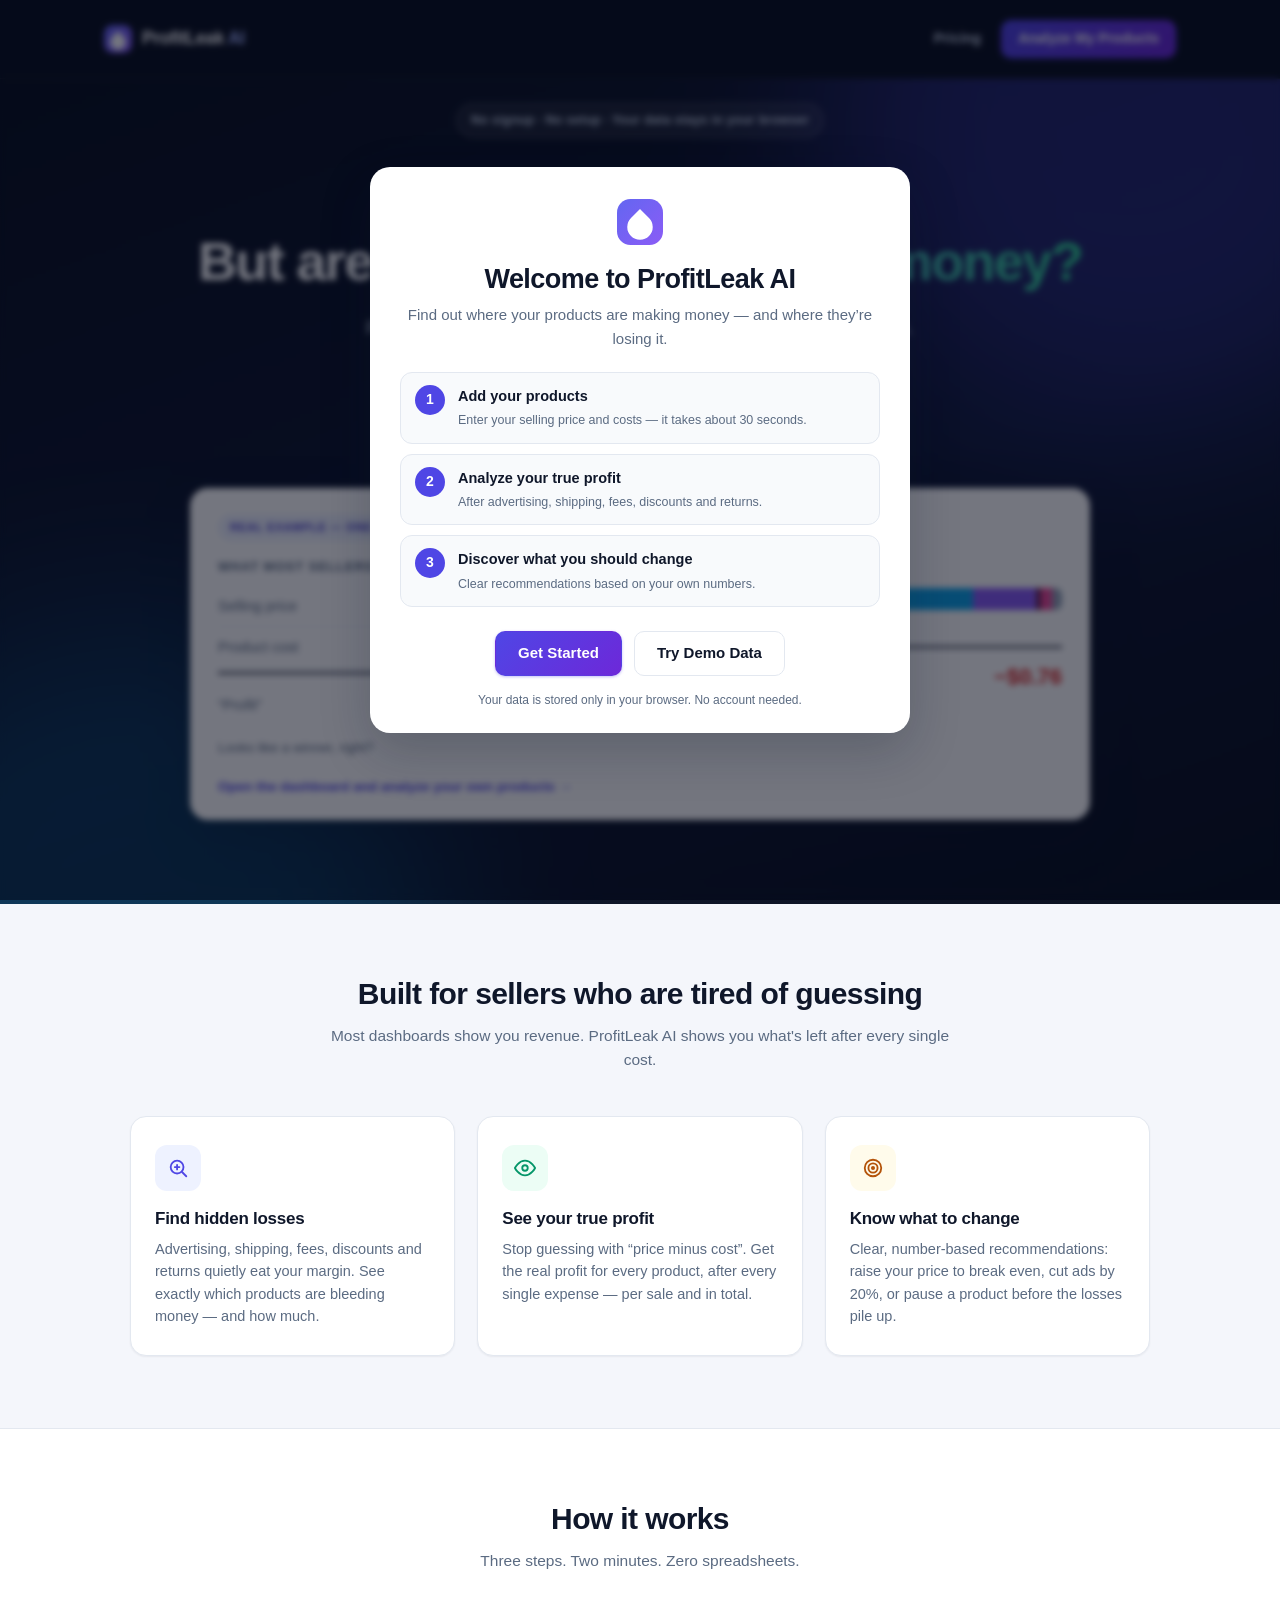
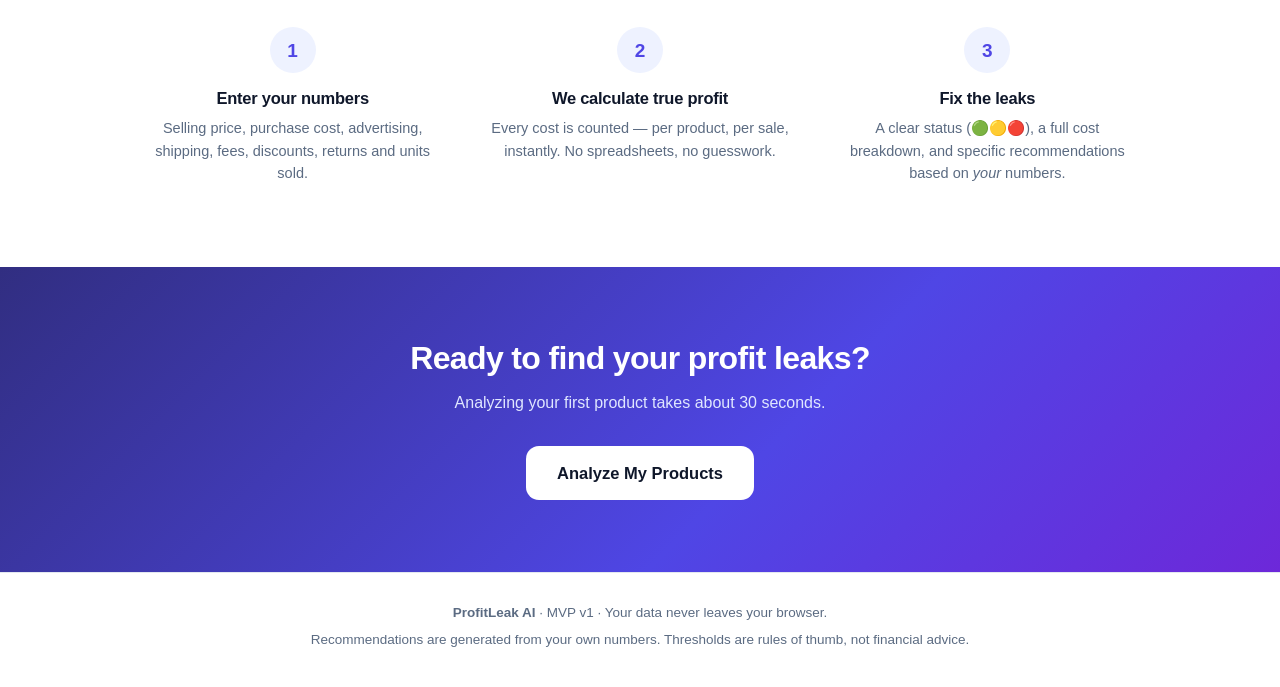
==== index.html @ d5a1dfe2 "v1.9.0 — one-session free trial + license paywall (sync from main repo)" ====
<!DOCTYPE html>
<html lang="en">
<head>
<meta charset="UTF-8">
<meta name="viewport" content="width=device-width, initial-scale=1">
<title>ProfitLeak AI — See Your True Product Profit</title>
<meta name="description" content="ProfitLeak AI reveals the hidden costs eating your product profits: advertising, shipping, fees, discounts and returns. See your TRUE profit on every product.">
<link rel="icon" href="data:image/svg+xml,%3Csvg xmlns='http://www.w3.org/2000/svg' viewBox='0 0 24 24'%3E%3Crect width='24' height='24' rx='6' fill='%234f46e5'/%3E%3Cpath d='M12 5l4.9 4.9a6.9 6.9 0 1 1-9.8 0z' fill='%23fff'/%3E%3C/svg%3E">
<link rel="canonical" href="https://profitleak-ai.github.io/">
<meta property="og:type" content="website">
<meta property="og:site_name" content="ProfitLeak AI">
<meta property="og:title" content="ProfitLeak AI — True Profit Calculator for E-commerce Sellers">
<meta property="og:description" content="See your TRUE profit per product. All 6 costs tracked: COGS, ads, shipping, fees, discounts, returns. Instant diagnosis, PDF reports, zero signup.">
<meta property="og:url" content="https://profitleak-ai.github.io/">
<meta property="og:image" content="https://profitleak-ai.github.io/og-cover.png">
<meta name="twitter:card" content="summary_large_image">
<meta name="twitter:title" content="ProfitLeak AI — True Profit Calculator for E-commerce Sellers">
<meta name="twitter:description" content="See your TRUE profit per product. All 6 costs tracked. Instant diagnosis, zero signup.">
<meta name="twitter:image" content="https://profitleak-ai.github.io/og-cover.png">
<script type="application/ld+json">
{
  "@context": "https://schema.org",
  "@type": "WebApplication",
  "name": "ProfitLeak AI",
  "url": "https://profitleak-ai.github.io/",
  "applicationCategory": "BusinessApplication",
  "operatingSystem": "Any (web browser)",
  "description": "True profit calculator for e-commerce sellers. Tracks all 6 costs — product cost, ad spend, shipping, platform fees, discounts and returns — and diagnoses exactly which one is eating your margin.",
  "offers": {
    "@type": "Offer",
    "price": "0",
    "priceCurrency": "USD",
    "description": "Free to try \u2014 one full session with complete diagnosis. Pro: $19 one-time, lifetime license."
  }
}
</script>
<link rel="stylesheet" href="css/styles.css">
</head>
<body>

<!-- Shared SVG gradient definitions for the logo -->
<svg width="0" height="0" style="position:absolute" aria-hidden="true">
  <defs>
    <linearGradient id="plg" x1="0" y1="0" x2="24" y2="24" gradientUnits="userSpaceOnUse">
      <stop offset="0" stop-color="#6366f1"/>
      <stop offset="1" stop-color="#8b5cf6"/>
    </linearGradient>
  </defs>
</svg>

<!-- ================================================================
     LANDING PAGE
================================================================= -->
<div id="view-landing">

  <nav class="landing-nav">
    <div class="landing-nav-inner">
      <a class="brand" href="#/" aria-label="ProfitLeak AI — home">
        <svg class="brand-mark" viewBox="0 0 24 24" width="28" height="28" aria-hidden="true"><rect width="24" height="24" rx="7" fill="url(#plg)"/><path d="M12 5.2l4.7 4.7a6.65 6.65 0 1 1-9.4 0z" fill="#fff"/></svg>
        <span class="brand-name">ProfitLeak&nbsp;<span class="brand-ai">AI</span></span>
      </a>
      <div class="landing-nav-right">
        <a class="landing-nav-link" href="#/pricing">Pricing</a>
        <a class="btn btn-primary" href="#/dashboard">Analyze My Products</a>
      </div>
    </div>
  </nav>

  <header class="hero">
    <div class="hero-glow hero-glow-a" aria-hidden="true"></div>
    <div class="hero-glow hero-glow-b" aria-hidden="true"></div>
    <div class="hero-inner">
      <span class="hero-eyebrow">No signup · No setup · Your data stays in your browser</span>
      <h1>You're making sales.<br>But are you <span class="accent">actually making money?</span></h1>
      <p class="hero-sub">ProfitLeak AI reveals the hidden costs eating your product profits.</p>
      <div class="hero-cta">
        <a class="btn btn-primary btn-xl" href="#/dashboard">
          Analyze My Products
          <svg viewBox="0 0 24 24" width="18" height="18" fill="none" stroke="currentColor" stroke-width="2.4" stroke-linecap="round" stroke-linejoin="round" aria-hidden="true"><path d="M5 12h14M13 6l6 6-6 6"/></svg>
        </a>
      </div>

      <!-- Real example, computed live by the app's own engine -->
      <div class="hero-example" id="hero-example"></div>
    </div>
  </header>

  <section class="benefits">
    <div class="section-head">
      <h2>Built for sellers who are tired of guessing</h2>
      <p>Most dashboards show you revenue. ProfitLeak AI shows you what's left after every single cost.</p>
    </div>
    <div class="benefits-grid">

      <div class="benefit-card">
        <div class="benefit-icon benefit-icon-indigo">
          <svg viewBox="0 0 24 24" width="22" height="22" fill="none" stroke="currentColor" stroke-width="2" stroke-linecap="round" stroke-linejoin="round" aria-hidden="true"><circle cx="11" cy="11" r="7"/><path d="M21 21l-4.35-4.35"/><path d="M8.5 11h5M11 8.5v5"/></svg>
        </div>
        <h3>Find hidden losses</h3>
        <p>Advertising, shipping, fees, discounts and returns quietly eat your margin. See exactly which products are bleeding money — and how much.</p>
      </div>

      <div class="benefit-card">
        <div class="benefit-icon benefit-icon-emerald">
          <svg viewBox="0 0 24 24" width="22" height="22" fill="none" stroke="currentColor" stroke-width="2" stroke-linecap="round" stroke-linejoin="round" aria-hidden="true"><path d="M1 12s4-8 11-8 11 8 11 8-4 8-11 8-11-8-11-8z"/><circle cx="12" cy="12" r="3"/></svg>
        </div>
        <h3>See your true profit</h3>
        <p>Stop guessing with “price minus cost”. Get the real profit for every product, after every single expense — per sale and in total.</p>
      </div>

      <div class="benefit-card">
        <div class="benefit-icon benefit-icon-amber">
          <svg viewBox="0 0 24 24" width="22" height="22" fill="none" stroke="currentColor" stroke-width="2" stroke-linecap="round" stroke-linejoin="round" aria-hidden="true"><circle cx="12" cy="12" r="9"/><circle cx="12" cy="12" r="5"/><circle cx="12" cy="12" r="1.2" fill="currentColor"/></svg>
        </div>
        <h3>Know what to change</h3>
        <p>Clear, number-based recommendations: raise your price to break even, cut ads by 20%, or pause a product before the losses pile up.</p>
      </div>

    </div>
  </section>

  <section class="how">
    <div class="section-head">
      <h2>How it works</h2>
      <p>Three steps. Two minutes. Zero spreadsheets.</p>
    </div>
    <div class="how-grid">
      <div class="step">
        <div class="step-num">1</div>
        <h3>Enter your numbers</h3>
        <p>Selling price, purchase cost, advertising, shipping, fees, discounts, returns and units sold.</p>
      </div>
      <div class="step">
        <div class="step-num">2</div>
        <h3>We calculate true profit</h3>
        <p>Every cost is counted — per product, per sale, instantly. No spreadsheets, no guesswork.</p>
      </div>
      <div class="step">
        <div class="step-num">3</div>
        <h3>Fix the leaks</h3>
        <p>A clear status (🟢🟡🔴), a full cost breakdown, and specific recommendations based on <em>your</em> numbers.</p>
      </div>
    </div>
  </section>

  <section class="cta-band">
    <h2>Ready to find your profit leaks?</h2>
    <p>Analyzing your first product takes about 30 seconds.</p>
    <a class="btn btn-light btn-xl" href="#/dashboard">Analyze My Products</a>
  </section>

  <footer class="site-footer">
    <p><strong>ProfitLeak AI</strong> · MVP v1 · Your data never leaves your browser.</p>
    <p class="muted">Recommendations are generated from your own numbers. Thresholds are rules of thumb, not financial advice.</p>
  </footer>
</div>

<!-- ================================================================
     APP SHELL (dashboard · add/edit product · product analysis)
================================================================= -->
<div id="view-app" hidden>

  <header class="topbar">
    <div class="topbar-inner">
      <a class="brand" href="#/" aria-label="ProfitLeak AI — home">
        <svg class="brand-mark" viewBox="0 0 24 24" width="26" height="26" aria-hidden="true"><rect width="24" height="24" rx="7" fill="url(#plg)"/><path d="M12 5.2l4.7 4.7a6.65 6.65 0 1 1-9.4 0z" fill="#fff"/></svg>
        <span class="brand-name">ProfitLeak&nbsp;<span class="brand-ai">AI</span></span>
      </a>
      <nav class="topbar-nav" aria-label="Main">
        <a class="nav-link" href="#/dashboard" data-nav="dashboard">Dashboard</a>
        <a class="nav-link" href="#/pricing" data-nav="pricing">Pricing</a>
        <a class="btn btn-primary btn-sm" href="#/add">
          <svg viewBox="0 0 24 24" width="14" height="14" fill="none" stroke="currentColor" stroke-width="3" stroke-linecap="round" aria-hidden="true"><path d="M12 5v14M5 12h14"/></svg>
          Add Product
        </a>
        <span id="plan-nav"></span>
      </nav>
    </div>
  </header>

  <div class="storage-banner" id="storage-banner" hidden>
    ℹ️ <strong>Preview mode:</strong> changes won't be saved in this embedded preview. Open the <em>live preview</em> link or download the app file — then everything saves automatically in your browser.
  </div>

  <main class="app-main">

    <!-- ============ DASHBOARD ============ -->
    <section id="page-dashboard" class="page" hidden>
      <div class="page-head">
        <div>
          <h1>Dashboard</h1>
          <p class="page-sub">Your true profitability — after advertising, shipping, fees, discounts and returns.</p>
        </div>
        <div class="page-actions">
          <a class="btn btn-ghost" href="#/report">
            <svg viewBox="0 0 24 24" width="15" height="15" fill="none" stroke="currentColor" stroke-width="2" stroke-linecap="round" stroke-linejoin="round" aria-hidden="true"><path d="M14 2H6a2 2 0 0 0-2 2v16a2 2 0 0 0 2 2h12a2 2 0 0 0 2-2V8z"/><path d="M14 2v6h6"/><path d="M9 15l2 2 4-4"/></svg>
            Generate Report
          </a>
          <a class="btn btn-primary" href="#/add">
            <svg viewBox="0 0 24 24" width="15" height="15" fill="none" stroke="currentColor" stroke-width="3" stroke-linecap="round" aria-hidden="true"><path d="M12 5v14M5 12h14"/></svg>
            Add Product
          </a>
        </div>
      </div>

      <div id="plan-banner"></div>
      <div class="kpi-grid" id="kpi-grid"></div>
      <div class="alerts" id="alerts"></div>

      <div class="charts-grid">
        <div class="card chart-card">
          <h2 class="card-title">True profit by product</h2>
          <p class="card-sub">Green bars make money · red bars lose it. Click a bar for the full analysis.</p>
          <div id="chart-profit"></div>
        </div>
        <div class="card chart-card">
          <h2 class="card-title">Where your money goes</h2>
          <p class="card-sub">All costs across your products, combined.</p>
          <div id="chart-costs"></div>
        </div>
      </div>

      <div class="card table-card">
        <div class="table-head">
          <div>
            <h2 class="card-title">Your products</h2>
            <p class="card-sub">Click a column to sort · click a row for the full analysis.</p>
          </div>
          <div class="table-tools">
            <button class="btn btn-ghost btn-sm" type="button" data-action="export-csv">Export CSV</button>
            <button class="btn btn-ghost btn-sm" type="button" data-action="import-csv">Import CSV</button>
            <button class="btn btn-ghost btn-sm" type="button" data-action="csv-template" title="Download an example CSV with the correct column names">CSV template</button>
            <button class="btn btn-ghost btn-sm" type="button" data-action="load-samples">Try Demo Data</button>
            <button class="btn btn-ghost btn-sm" type="button" data-action="clear-demo" id="btn-clear-demo" hidden>Clear Demo Data</button>
            <button class="btn btn-ghost btn-sm danger-text" type="button" data-action="clear-all">Clear all</button>
            <input type="file" id="csv-file" accept=".csv,text/csv" hidden>
          </div>
        </div>
        <div class="table-filters" id="table-filters"></div>
        <div class="table-responsive" id="table-wrap"></div>
      </div>
    </section>

    <!-- ============ ADD / EDIT PRODUCT ============ -->
    <section id="page-form" class="page" hidden>
      <div class="page-head">
        <div>
          <h1 id="form-title">Add product</h1>
          <p class="page-sub" id="form-subtitle">Enter your product's numbers. Fields marked “per sale” are the cost for one single order.</p>
        </div>
        <div class="page-actions">
          <a class="btn btn-ghost" href="#/dashboard">← Back to dashboard</a>
        </div>
      </div>

      <div id="form-upsell" class="card upsell-card" hidden></div>

      <div class="form-layout">
        <form id="product-form" class="card form-card" novalidate autocomplete="off">
          <div class="form-grid">

            <div class="field field-full" data-field="name">
              <label for="f-name">Product name <span class="req" aria-hidden="true">*</span></label>
              <input id="f-name" name="name" type="text" maxlength="60" placeholder="e.g. Wireless Earbuds Pro">
              <p class="field-hint">A clear name so you recognize it later.</p>
              <p class="field-error" data-error="name" role="alert"></p>
            </div>

            <div class="field" data-field="sellingPrice">
              <label for="f-price">Selling price <span class="per">$ / unit</span></label>
              <input id="f-price" name="sellingPrice" type="number" min="0.01" step="any" inputmode="decimal" placeholder="49.99">
              <p class="field-hint">What the customer pays for one unit, before discounts.</p>
              <p class="field-error" data-error="sellingPrice" role="alert"></p>
            </div>

            <div class="field" data-field="unitsSold">
              <label for="f-units">Units sold <span class="per">count</span></label>
              <input id="f-units" name="unitsSold" type="number" min="1" step="1" inputmode="numeric" placeholder="100">
              <p class="field-hint">How many you sold in your chosen period (e.g. last 30 days).</p>
              <p class="field-error" data-error="unitsSold" role="alert"></p>
            </div>

            <div class="field" data-field="purchaseCost">
              <label for="f-purchase">Purchase cost <span class="per">$ / unit</span></label>
              <input id="f-purchase" name="purchaseCost" type="number" min="0" step="any" inputmode="decimal" placeholder="0.00">
              <p class="field-hint">What you pay your supplier for one unit.</p>
              <p class="field-error" data-error="purchaseCost" role="alert"></p>
            </div>

            <div class="field" data-field="adCostPerSale">
              <label for="f-ad">Advertising cost <span class="per">$ / sale</span></label>
              <input id="f-ad" name="adCostPerSale" type="number" min="0" step="any" inputmode="decimal" placeholder="0.00">
              <p class="field-hint">Total ad spend ÷ number of sales. Enter 0 if none.</p>
              <p class="field-error" data-error="adCostPerSale" role="alert"></p>
            </div>

            <div class="field" data-field="shippingCost">
              <label for="f-ship">Shipping cost <span class="per">$ / sale</span></label>
              <input id="f-ship" name="shippingCost" type="number" min="0" step="any" inputmode="decimal" placeholder="0.00">
              <p class="field-hint">What one order costs <em>you</em> to ship (not the customer).</p>
              <p class="field-error" data-error="shippingCost" role="alert"></p>
            </div>

            <div class="field" data-field="platformFees">
              <label for="f-fees">Platform / payment fees <span class="per">$ / sale</span></label>
              <input id="f-fees" name="platformFees" type="number" min="0" step="any" inputmode="decimal" placeholder="0.00">
              <p class="field-hint">Marketplace or payment-processor fee per order.</p>
              <p class="field-error" data-error="platformFees" role="alert"></p>
            </div>

            <div class="field" data-field="discountPerSale">
              <label for="f-discount">Discount <span class="per">$ / sale</span></label>
              <input id="f-discount" name="discountPerSale" type="number" min="0" step="any" inputmode="decimal" placeholder="0.00">
              <p class="field-hint">Average discount given per order (coupons, sales). Enter 0 if none.</p>
              <p class="field-error" data-error="discountPerSale" role="alert"></p>
            </div>

            <div class="field" data-field="returnCostPerSale">
              <label for="f-returns">Return / refund cost <span class="per">$ / sale</span></label>
              <input id="f-returns" name="returnCostPerSale" type="number" min="0" step="any" inputmode="decimal" placeholder="0.00">
              <p class="field-hint">Refunds and return shipping you absorb, per order on average.</p>
              <p class="field-error" data-error="returnCostPerSale" role="alert"></p>
            </div>

          </div>

          <div class="form-actions">
            <button type="submit" class="btn btn-primary btn-lg" id="form-submit">Save product</button>
            <a class="btn btn-ghost" href="#/dashboard">Cancel</a>
          </div>
          <p class="form-note">💡 Tip: use numbers from the same period — for example, the last 30 days — so your totals match.</p>
        </form>

        <aside class="live-preview card" id="live-preview" aria-live="polite">
          <div class="lp-head">
            <span class="pulse-dot" aria-hidden="true"></span>
            <h2>Live calculation</h2>
          </div>
          <p class="lp-hint">Updates as you type.</p>
          <div class="lp-rows" id="lp-rows"></div>
          <div class="lp-status" id="lp-status"></div>
        </aside>
      </div>
    </section>

    <!-- ============ PRODUCT ANALYSIS ============ -->
    <section id="page-analysis" class="page" hidden>
      <div id="analysis-head"></div>
      <div class="analysis-stats" id="analysis-stats"></div>
      <div id="diagnosis-section"></div>
      <div class="analysis-grid">
        <div class="card">
          <h2 class="card-title">The numbers</h2>
          <div class="table-responsive" id="analysis-numbers"></div>
        </div>
        <div class="card">
          <h2 class="card-title">What's inside one sale</h2>
          <p class="card-sub">Your selling price, taken apart piece by piece.</p>
          <div id="analysis-bar"></div>
        </div>
      </div>
      <div class="analysis-grid-2">
        <div class="card">
          <h2 class="card-title">Where are you losing money?</h2>
          <div class="findings" id="analysis-issues"></div>
        </div>
        <div class="card">
          <h2 class="card-title">What should you change?</h2>
          <ol class="recs" id="analysis-recs"></ol>
        </div>
      </div>
    </section>

    <!-- ============ PRICING ============ -->
    <section id="page-pricing" class="page" hidden>
      <div class="page-head">
        <div>
          <h1>Simple pricing</h1>
          <p class="page-sub">First session free. Upgrade when you&rsquo;re serious about profit.</p>
        </div>
        <div class="page-actions">
          <a class="btn btn-ghost" href="#/dashboard">&#8592; Back to dashboard</a>
        </div>
      </div>
      <div id="pricing-body"></div>
    </section>

    <!-- ============ PROFIT REPORT ============ -->
    <section id="page-report" class="page" hidden>
      <div class="report-toolbar">
        <a class="btn btn-ghost" href="#/dashboard">&#8592; Back to dashboard</a>
        <div class="report-toolbar-right">
          <span class="report-hint">Opens the print dialog &mdash; choose &ldquo;Save as PDF&rdquo; to download</span>
          <button class="btn btn-primary" id="report-print" type="button">
            <svg viewBox="0 0 24 24" width="15" height="15" fill="none" stroke="currentColor" stroke-width="2" stroke-linecap="round" stroke-linejoin="round" aria-hidden="true"><path d="M21 15v4a2 2 0 0 1-2 2H5a2 2 0 0 1-2-2v-4"/><path d="M7 10V4a2 2 0 0 1 2-2h6a2 2 0 0 1 2 2v6"/><path d="M7 15h10v6H7z"/></svg>
            Download Report
          </button>
        </div>
      </div>
      <div id="report-body"></div>
    </section>

  </main>
</div>

<!-- ================================================================
     CONFIRM DIALOG + TOASTS
================================================================= -->
<div class="modal-overlay" id="modal-overlay" hidden>
  <div class="modal" role="dialog" aria-modal="true" aria-labelledby="modal-title">
    <h3 class="modal-title" id="modal-title"></h3>
    <p class="modal-message" id="modal-message"></p>
    <div class="modal-actions">
      <button class="btn btn-ghost" id="modal-cancel" type="button">Cancel</button>
      <button class="btn btn-primary" id="modal-confirm" type="button">Confirm</button>
    </div>
  </div>
</div>

<div class="modal-overlay" id="import-overlay" hidden>
  <div class="modal import-modal" role="dialog" aria-modal="true" aria-labelledby="import-title">
    <h3 class="modal-title" id="import-title">Import products from CSV</h3>
    <div class="import-summary" id="import-summary"></div>
    <div class="import-body" id="import-body"></div>
    <div class="modal-actions">
      <button class="btn btn-ghost" id="import-cancel" type="button">Cancel</button>
      <button class="btn btn-primary" id="import-confirm" type="button">Import Products</button>
    </div>
  </div>
</div>

<div class="modal-overlay welcome-overlay" id="welcome-overlay" hidden>
  <div class="welcome-card" role="dialog" aria-modal="true" aria-labelledby="welcome-title">
    <svg class="welcome-logo" viewBox="0 0 24 24" width="46" height="46" aria-hidden="true"><rect width="24" height="24" rx="7" fill="url(#plg)"/><path d="M12 5.2l4.7 4.7a6.65 6.65 0 1 1-9.4 0z" fill="#fff"/></svg>
    <h2 id="welcome-title">Welcome to ProfitLeak AI</h2>
    <p class="welcome-sub">Find out where your products are making money &mdash; and where they&rsquo;re losing it.</p>
    <ol class="welcome-steps">
      <li>
        <span class="ws-num">1</span>
        <div><strong>Add your products</strong><span>Enter your selling price and costs &mdash; it takes about 30 seconds.</span></div>
      </li>
      <li>
        <span class="ws-num">2</span>
        <div><strong>Analyze your true profit</strong><span>After advertising, shipping, fees, discounts and returns.</span></div>
      </li>
      <li>
        <span class="ws-num">3</span>
        <div><strong>Discover what you should change</strong><span>Clear recommendations based on your own numbers.</span></div>
      </li>
    </ol>
    <div class="welcome-actions">
      <button class="btn btn-primary btn-lg" id="welcome-start" type="button">Get Started</button>
      <button class="btn btn-ghost btn-lg" id="welcome-demo" type="button">Try Demo Data</button>
    </div>
    <p class="welcome-note">Your data is stored only in your browser. No account needed.</p>
  </div>
</div>

<!-- ============ FREE TRIAL ENDED — LICENSE PAYWALL (v1.9) ============ -->
<div class="trial-overlay" id="trial-overlay" hidden role="dialog" aria-modal="true" aria-labelledby="trial-title">
  <div class="trial-card">
    <div class="trial-icon" aria-hidden="true">&#128274;</div>
    <h2 id="trial-title">Your free session has ended</h2>
    <p class="trial-text" id="trial-text"></p>
    <div class="trial-actions">
      <a class="btn btn-gold btn-lg" id="trial-buy" href="#" target="_blank" rel="noopener">Buy Pro &mdash; $19 one-time</a>
    </div>
    <p class="trial-note">Instant email delivery &middot; Lifetime license &middot; Secure checkout by Gumroad</p>
    <div class="trial-license">
      <div class="license-title">Already bought? Activate your license</div>
      <div class="license-row">
        <input id="trial-license-input" type="text" placeholder="Paste the license key from your purchase email" aria-label="License key" autocomplete="off">
        <button class="btn btn-primary btn-sm" type="button" id="trial-activate-btn">Activate</button>
      </div>
      <div class="license-error" id="trial-license-error" hidden></div>
    </div>
    <p class="trial-safe">Your data stays in this browser &mdash; everything will be waiting for you right after activation.</p>
  </div>
</div>

<div class="toast-container" id="toast-container" aria-live="polite"></div>

<script src="js/data.js"></script>
<script src="js/calc.js"></script>
<script src="js/charts.js"></script>
<script src="js/report.js"></script>
<script src="js/license.js"></script>
<script src="js/app.js"></script>
</body>
</html>
---- css/styles.css ----
/* =============================================================
   ProfitLeak AI — styles
   Modern, clean SaaS design. Fully responsive:
   desktop · tablet · mobile. No external fonts or frameworks.
   ============================================================= */

/* ------------------------- tokens ------------------------- */
:root {
  --bg: #f4f6fb;
  --surface: #ffffff;
  --surface-2: #f8fafc;
  --text: #0f172a;
  --text-muted: #5b6b82;
  --border: #e3e8f0;
  --primary: #4f46e5;
  --primary-600: #4338ca;
  --primary-soft: #eef2ff;
  --green: #059669;
  --green-strong: #10b981;
  --green-bg: #ecfdf5;
  --amber: #b45309;
  --amber-strong: #f59e0b;
  --amber-bg: #fffbeb;
  --red: #dc2626;
  --red-strong: #ef4444;
  --red-bg: #fef2f2;
  --ink: #0f172a;
  --shadow-sm: 0 1px 2px rgba(15, 23, 42, 0.06);
  --shadow-md: 0 4px 18px rgba(15, 23, 42, 0.08);
  --shadow-lg: 0 18px 50px rgba(15, 23, 42, 0.22);
  --radius: 14px;
  --radius-sm: 10px;
  --font: -apple-system, BlinkMacSystemFont, "Segoe UI", Roboto, "Helvetica Neue", Arial, "Noto Sans", sans-serif;
}

/* ------------------------- reset / base ------------------------- */
*, *::before, *::after { box-sizing: border-box; }

[hidden] { display: none !important; }

html { -webkit-text-size-adjust: 100%; scroll-behavior: smooth; }

body {
  margin: 0;
  font-family: var(--font);
  font-size: 15px;
  line-height: 1.55;
  color: var(--text);
  background: var(--bg);
  -webkit-font-smoothing: antialiased;
}

body.modal-open { overflow: hidden; }

h1, h2, h3 { margin: 0; line-height: 1.2; letter-spacing: -0.015em; }
p { margin: 0; }
a { color: var(--primary); text-decoration: none; }
button { font-family: inherit; }

:focus-visible {
  outline: 3px solid #c7d2fe;
  outline-offset: 2px;
  border-radius: 6px;
}

.muted { color: var(--text-muted); }
.text-pos { color: var(--green); }
.text-neg { color: var(--red); }
.danger-text { color: var(--red); }

.num { font-variant-numeric: tabular-nums; }

/* ------------------------- buttons ------------------------- */
.btn {
  display: inline-flex;
  align-items: center;
  justify-content: center;
  gap: 8px;
  padding: 9px 16px;
  border-radius: var(--radius-sm);
  border: 1px solid transparent;
  font-size: 14px;
  font-weight: 600;
  line-height: 1.25;
  cursor: pointer;
  text-decoration: none;
  transition: background 0.15s ease, border-color 0.15s ease, transform 0.15s ease, box-shadow 0.15s ease;
  white-space: nowrap;
}

.btn-primary {
  background: linear-gradient(135deg, #4f46e5, #6d28d9);
  color: #fff;
  box-shadow: 0 1px 3px rgba(79, 70, 229, 0.35);
}
.btn-primary:hover { background: linear-gradient(135deg, #4338ca, #5b21b6); transform: translateY(-1px); box-shadow: 0 6px 16px rgba(79, 70, 229, 0.35); }

.btn-ghost {
  background: var(--surface);
  color: var(--text);
  border-color: var(--border);
}
.btn-ghost:hover { border-color: #c7d2fe; background: var(--primary-soft); color: var(--primary-600); }

.btn-danger { background: var(--red); color: #fff; }
.btn-danger:hover { background: #b91c1c; }

.btn-light { background: #fff; color: var(--ink); }
.btn-light:hover { transform: translateY(-1px); box-shadow: 0 10px 30px rgba(255, 255, 255, 0.25); }

.btn-sm { padding: 6px 12px; font-size: 13px; }
.btn-lg { padding: 12px 22px; font-size: 15px; }
.btn-xl { padding: 16px 30px; font-size: 16.5px; border-radius: 13px; }

/* ------------------------- badges ------------------------- */
.badge {
  display: inline-flex;
  align-items: center;
  gap: 6px;
  padding: 4px 10px;
  border-radius: 999px;
  font-size: 11.5px;
  font-weight: 700;
  letter-spacing: 0.03em;
  white-space: nowrap;
}
.badge-green { background: var(--green-bg); color: #047857; }
.badge-amber { background: var(--amber-bg); color: #b45309; }
.badge-red   { background: var(--red-bg);   color: #b91c1c; }

/* ------------------------- cards ------------------------- */
.card {
  background: var(--surface);
  border: 1px solid var(--border);
  border-radius: var(--radius);
  box-shadow: var(--shadow-sm);
  padding: 22px;
}

.card-title { font-size: 16.5px; font-weight: 700; margin-bottom: 4px; }
.card-sub { font-size: 13px; color: var(--text-muted); margin-bottom: 16px; }

/* =============================================================
   LANDING PAGE
   ============================================================= */
.landing-nav {
  background: #0b1120;
  border-bottom: 1px solid rgba(255, 255, 255, 0.06);
}

.landing-nav-inner {
  max-width: 1120px;
  margin: 0 auto;
  padding: 20px 24px;
  display: flex;
  align-items: center;
  justify-content: space-between;
  gap: 12px;
}

.brand { display: inline-flex; align-items: center; gap: 10px; }
.brand-mark { border-radius: 8px; flex: none; }
.brand-name { font-size: 17.5px; font-weight: 800; letter-spacing: -0.02em; color: #fff; }
.brand-ai { color: #a5b4fc; }

.hero {
  position: relative;
  overflow: hidden;
  background: linear-gradient(160deg, #0b1120 0%, #101a33 55%, #0b1120 100%);
  color: #fff;
  padding: 24px 24px 84px;
  text-align: center;
}

.hero-glow {
  position: absolute;
  width: 620px;
  height: 620px;
  border-radius: 50%;
  filter: blur(90px);
  opacity: 0.35;
  pointer-events: none;
}
.hero-glow-a { background: #4f46e5; top: -280px; right: -160px; }
.hero-glow-b { background: #0ea5e9; bottom: -340px; left: -180px; opacity: 0.22; }

.hero-inner {
  position: relative;
  max-width: 900px;
  margin: 0 auto;
  animation: rise 0.7s ease both;
}

@keyframes rise {
  from { opacity: 0; transform: translateY(18px); }
  to { opacity: 1; transform: translateY(0); }
}

.hero-eyebrow {
  display: inline-block;
  padding: 7px 14px;
  border-radius: 999px;
  border: 1px solid rgba(255, 255, 255, 0.18);
  background: rgba(255, 255, 255, 0.07);
  color: #c7d2e4;
  font-size: 12.5px;
  font-weight: 600;
  letter-spacing: 0.02em;
  margin-bottom: 26px;
}

.hero h1 {
  font-size: clamp(30px, 5.6vw, 54px);
  font-weight: 800;
  letter-spacing: -0.03em;
  color: #fff;
}

.hero .accent {
  background: linear-gradient(90deg, #818cf8, #34d399);
  -webkit-background-clip: text;
  background-clip: text;
  -webkit-text-fill-color: transparent;
}

.hero-sub {
  margin: 20px auto 0;
  max-width: 640px;
  font-size: clamp(16px, 2.4vw, 19px);
  color: #c7d2e4;
}

.hero-cta { margin-top: 34px; }

/* --- hero example card --- */
.hero-example {
  margin: 56px auto 0;
  background: var(--surface);
  color: var(--text);
  border-radius: 18px;
  box-shadow: var(--shadow-lg);
  padding: 26px 28px 22px;
  text-align: left;
}

.he-badge {
  display: inline-block;
  background: var(--primary-soft);
  color: var(--primary-600);
  font-size: 11px;
  font-weight: 800;
  letter-spacing: 0.08em;
  text-transform: uppercase;
  border-radius: 999px;
  padding: 5px 12px;
  margin-bottom: 18px;
}

.he-grid {
  display: grid;
  grid-template-columns: 1fr 1.2fr;
  gap: 28px;
}

.he-col h3 {
  font-size: 13px;
  font-weight: 800;
  text-transform: uppercase;
  letter-spacing: 0.06em;
  color: var(--text-muted);
  margin-bottom: 12px;
}

.he-truth h3 { color: var(--red); }

.he-line {
  display: flex;
  justify-content: space-between;
  align-items: baseline;
  gap: 12px;
  padding: 8px 0;
  border-bottom: 1px dashed var(--border);
  font-size: 14.5px;
}
.he-line span { color: var(--text-muted); }
.he-line strong { font-variant-numeric: tabular-nums; font-size: 15.5px; }

.he-total { border-bottom: none; margin-top: 4px; padding-top: 12px; border-top: 2px solid var(--text); }
.he-total strong { font-size: 22px; font-weight: 800; }
.he-bad strong { color: var(--red); }

.he-note { margin-top: 10px; font-size: 13.5px; color: var(--text-muted); }

.mini-bar-wrap { margin: 14px 0 10px; }

.mini-bar {
  position: relative;
  display: flex;
  height: 22px;
  border-radius: 7px;
  overflow: hidden;
  background: #eef2f7;
}

.mini-seg { display: block; height: 100%; min-width: 2px; }

.mini-marker {
  position: absolute;
  top: -6px;
  bottom: -6px;
  width: 2.5px;
  background: var(--ink);
  border-radius: 2px;
}

.mini-caption { margin-top: 8px; font-size: 11.5px; color: var(--text-muted); }

.he-cta {
  display: inline-block;
  margin-top: 18px;
  font-size: 13.5px;
  font-weight: 700;
  color: var(--primary);
}
.he-cta:hover { text-decoration: underline; }

/* --- benefits / how / cta band / footer --- */
.benefits, .how { padding: 72px 24px; }
.benefits { background: var(--bg); }
.how { background: var(--surface); border-top: 1px solid var(--border); }

.section-head { max-width: 640px; margin: 0 auto 44px; text-align: center; }
.section-head h2 { font-size: clamp(23px, 3.4vw, 30px); font-weight: 800; letter-spacing: -0.02em; }
.section-head p { margin-top: 12px; color: var(--text-muted); font-size: 15.5px; }

.benefits-grid, .how-grid {
  max-width: 1020px;
  margin: 0 auto;
  display: grid;
  grid-template-columns: repeat(3, 1fr);
  gap: 22px;
}

.benefit-card {
  background: var(--surface);
  border: 1px solid var(--border);
  border-radius: 16px;
  padding: 28px 24px;
  box-shadow: var(--shadow-sm);
}

.benefit-icon {
  width: 46px;
  height: 46px;
  border-radius: 12px;
  display: flex;
  align-items: center;
  justify-content: center;
  margin-bottom: 18px;
}
.benefit-icon-indigo  { background: var(--primary-soft); color: var(--primary); }
.benefit-icon-emerald { background: var(--green-bg);     color: var(--green); }
.benefit-icon-amber   { background: var(--amber-bg);     color: var(--amber); }

.benefit-card h3 { font-size: 17px; font-weight: 700; margin-bottom: 8px; }
.benefit-card p { font-size: 14.5px; color: var(--text-muted); }

.step { text-align: center; padding: 10px 12px; }
.step-num {
  width: 46px;
  height: 46px;
  margin: 0 auto 16px;
  border-radius: 50%;
  display: flex;
  align-items: center;
  justify-content: center;
  font-size: 19px;
  font-weight: 800;
  color: var(--primary);
  background: var(--primary-soft);
}
.step h3 { font-size: 16.5px; margin-bottom: 8px; }
.step p { font-size: 14.5px; color: var(--text-muted); }

.cta-band {
  background: linear-gradient(135deg, #312e81, #4f46e5 60%, #6d28d9);
  color: #fff;
  text-align: center;
  padding: 72px 24px;
}
.cta-band h2 { font-size: clamp(23px, 3.4vw, 32px); font-weight: 800; letter-spacing: -0.02em; }
.cta-band p { margin: 14px 0 30px; color: #e0e7ff; font-size: 16px; }

.site-footer {
  background: var(--surface);
  border-top: 1px solid var(--border);
  padding: 30px 24px 36px;
  text-align: center;
  font-size: 13.5px;
  color: var(--text-muted);
}
.site-footer p + p { margin-top: 6px; }

/* =============================================================
   APP SHELL
   ============================================================= */
.topbar {
  position: sticky;
  top: 0;
  z-index: 50;
  background: rgba(255, 255, 255, 0.92);
  backdrop-filter: blur(10px);
  -webkit-backdrop-filter: blur(10px);
  border-bottom: 1px solid var(--border);
}

.topbar-inner {
  max-width: 1200px;
  margin: 0 auto;
  padding: 10px 20px;
  display: flex;
  align-items: center;
  justify-content: space-between;
  gap: 12px;
}

.topbar .brand-name { color: var(--ink); }
.topbar .brand-ai { color: var(--primary); }

.topbar-nav { display: flex; align-items: center; gap: 18px; }

.nav-link {
  font-size: 14px;
  font-weight: 600;
  color: var(--text-muted);
  padding: 6px 2px;
}
.nav-link:hover { color: var(--primary-600); }
.nav-link.active { color: var(--primary-600); box-shadow: inset 0 -2px 0 var(--primary); }

.storage-banner {
  background: var(--amber-bg);
  border-bottom: 1px solid #fde68a;
  color: #92400e;
  font-size: 13px;
  padding: 9px 20px;
  text-align: center;
}

.app-main {
  max-width: 1200px;
  margin: 0 auto;
  padding: 30px 20px 90px;
}

.page-head {
  display: flex;
  align-items: flex-end;
  justify-content: space-between;
  gap: 16px;
  flex-wrap: wrap;
  margin-bottom: 22px;
}

.page-head h1 { font-size: 25px; font-weight: 800; letter-spacing: -0.02em; }
.page-sub { color: var(--text-muted); font-size: 14px; margin-top: 5px; max-width: 640px; }

/* ------------------------- KPI cards ------------------------- */
.kpi-grid {
  display: grid;
  grid-template-columns: repeat(auto-fit, minmax(175px, 1fr));
  gap: 14px;
  margin-bottom: 22px;
}

.kpi {
  background: var(--surface);
  border: 1px solid var(--border);
  border-radius: var(--radius);
  box-shadow: var(--shadow-sm);
  padding: 16px 18px 14px;
  border-top: 3px solid transparent;
}
.kpi-red   { border-top-color: var(--red-strong); }
.kpi-amber { border-top-color: var(--amber-strong); }
.kpi-green { border-top-color: var(--green-strong); }

.kpi-label {
  display: flex;
  align-items: center;
  justify-content: space-between;
  gap: 8px;
  font-size: 11px;
  font-weight: 800;
  text-transform: uppercase;
  letter-spacing: 0.07em;
  color: var(--text-muted);
}
.kpi-value { font-size: 25px; font-weight: 800; margin-top: 6px; letter-spacing: -0.02em; font-variant-numeric: tabular-nums; }
.kpi-sub { font-size: 12px; color: var(--text-muted); margin-top: 3px; }

/* ------------------------- alerts ------------------------- */
.alerts { display: grid; gap: 10px; margin-bottom: 22px; }

.alert {
  display: flex;
  gap: 12px;
  align-items: flex-start;
  border-radius: 12px;
  padding: 13px 16px;
  font-size: 14px;
  border: 1px solid;
}
.alert-red   { background: var(--red-bg);   border-color: #fecaca; color: #7f1d1d; }
.alert-amber { background: var(--amber-bg); border-color: #fde68a; color: #78350f; }
.alert-icon { font-size: 16px; line-height: 1.4; }

/* ------------------------- charts ------------------------- */
.charts-grid {
  display: grid;
  grid-template-columns: 3fr 2fr;
  gap: 18px;
  margin-bottom: 22px;
}

.chart-empty { color: var(--text-muted); font-size: 13.5px; padding: 18px 0; }

.bars { display: grid; gap: 10px; }

.bar-row {
  display: grid;
  grid-template-columns: minmax(96px, 150px) 1fr 76px;
  align-items: center;
  gap: 12px;
  background: none;
  border: none;
  padding: 2px 0;
  cursor: pointer;
  text-align: left;
  font-size: 13px;
  color: var(--text);
}
.bar-row:hover .bar-name { color: var(--primary-600); }

.bar-name {
  font-weight: 600;
  color: var(--text);
  white-space: nowrap;
  overflow: hidden;
  text-overflow: ellipsis;
}

.bar-track {
  height: 14px;
  background: #edf1f7;
  border-radius: 999px;
  overflow: hidden;
}

.bar-fill { display: block; height: 100%; border-radius: 999px; transition: width 0.4s ease; }
.bar-pos { background: linear-gradient(90deg, #34d399, #10b981); }
.bar-neg { background: linear-gradient(90deg, #f87171, #ef4444); }

.bar-val { font-weight: 700; font-variant-numeric: tabular-nums; text-align: right; font-size: 12.5px; }
.bar-val-pos { color: var(--green); }
.bar-val-neg { color: var(--red); }

.donut-wrap { display: flex; align-items: center; gap: 20px; flex-wrap: wrap; }

.donut { position: relative; width: 168px; height: 168px; flex: none; }
.donut svg { width: 100%; height: 100%; display: block; }

.donut-center {
  position: absolute;
  inset: 0;
  display: flex;
  flex-direction: column;
  align-items: center;
  justify-content: center;
  text-align: center;
  pointer-events: none;
}
.donut-center strong { font-size: 17px; font-weight: 800; letter-spacing: -0.02em; }
.donut-center span { font-size: 10.5px; color: var(--text-muted); text-transform: uppercase; letter-spacing: 0.05em; margin-top: 2px; }

.legend { flex: 1; min-width: 190px; display: grid; gap: 7px; }

.legend-row {
  display: grid;
  grid-template-columns: 12px 1fr auto auto;
  align-items: center;
  gap: 9px;
  font-size: 13px;
}

.dot { width: 11px; height: 11px; border-radius: 4px; flex: none; }
.legend-label { font-weight: 550; overflow: hidden; text-overflow: ellipsis; white-space: nowrap; }
.legend-val { font-weight: 700; font-variant-numeric: tabular-nums; }
.legend-pct { color: var(--text-muted); width: 34px; text-align: right; font-variant-numeric: tabular-nums; }

/* ------------------------- product table ------------------------- */
.table-card { padding: 20px 22px; }

.table-head {
  display: flex;
  align-items: flex-start;
  justify-content: space-between;
  gap: 14px;
  flex-wrap: wrap;
  margin-bottom: 12px;
}
.table-head .card-sub { margin-bottom: 0; }
.table-tools { display: flex; gap: 8px; flex-wrap: wrap; }

.table-responsive { overflow-x: auto; }

/* --- status filter chips --- */
.table-filters { display: flex; gap: 8px; flex-wrap: wrap; margin-bottom: 14px; }

.chip {
  display: inline-flex;
  align-items: center;
  gap: 7px;
  padding: 5px 12px;
  border-radius: 999px;
  border: 1.5px solid var(--border);
  background: var(--surface);
  font-size: 12.5px;
  font-weight: 700;
  color: var(--text-muted);
  cursor: pointer;
  transition: border-color 0.12s ease, color 0.12s ease, background 0.12s ease;
}
.chip:hover { border-color: #c7d2fe; color: var(--primary-600); }

.chip-active { background: var(--primary-soft); border-color: #c7d2fe; color: var(--primary-600); }

.chip-dot { width: 8px; height: 8px; border-radius: 50%; flex: none; }
.chip-dot-all         { background: #94a3b8; }
.chip-dot-losing      { background: var(--red-strong); }
.chip-dot-low         { background: var(--amber-strong); }
.chip-dot-profitable  { background: var(--green-strong); }

.chip-count {
  background: var(--surface-2);
  border: 1px solid var(--border);
  border-radius: 999px;
  padding: 0 7px;
  font-size: 11px;
  font-weight: 800;
  font-variant-numeric: tabular-nums;
}
.chip-active .chip-count { background: #fff; }

.data-table { width: 100%; border-collapse: collapse; min-width: 960px; }

.data-table th {
  font-size: 10.8px;
  font-weight: 800;
  text-transform: uppercase;
  letter-spacing: 0.06em;
  color: var(--text-muted);
  text-align: left;
  padding: 10px 10px;
  border-bottom: 2px solid var(--border);
  white-space: nowrap;
}
.data-table th.sortable { cursor: pointer; user-select: none; }
.data-table th.sortable:hover { color: var(--primary-600); }
th.num, td.num { text-align: right; }

.sort-ind { font-size: 9px; margin-left: 4px; color: var(--primary); }

.data-table td {
  padding: 11px 10px;
  border-bottom: 1px solid var(--border);
  font-size: 13.8px;
  vertical-align: middle;
}

.data-table tbody tr.clickable { cursor: pointer; transition: background 0.1s ease; }
.data-table tbody tr.clickable:hover { background: #f7f9ff; }
.data-table tbody tr:last-child td { border-bottom: none; }

.p-name { font-weight: 650; }

.cell-rec {
  max-width: 250px;
  font-size: 12.5px;
  color: var(--text-muted);
  line-height: 1.45;
  display: -webkit-box;
  -webkit-line-clamp: 2;
  -webkit-box-orient: vertical;
  overflow: hidden;
}

.row-actions { white-space: nowrap; text-align: right; }

.icon-btn {
  display: inline-flex;
  align-items: center;
  justify-content: center;
  width: 30px;
  height: 30px;
  border-radius: 8px;
  border: 1px solid transparent;
  background: transparent;
  color: var(--text-muted);
  cursor: pointer;
  transition: background 0.12s ease, color 0.12s ease;
}
.icon-btn:hover { background: var(--primary-soft); color: var(--primary-600); }
.icon-btn-danger:hover { background: var(--red-bg); color: var(--red); }

.empty-state { text-align: center; padding: 54px 20px 40px; }
.empty-icon { font-size: 40px; margin-bottom: 12px; }
.empty-state h3 { font-size: 18px; margin-bottom: 6px; }
.empty-state p { color: var(--text-muted); font-size: 14px; max-width: 380px; margin: 0 auto 20px; }
.empty-actions { display: flex; gap: 10px; justify-content: center; flex-wrap: wrap; }

/* =============================================================
   ADD / EDIT FORM
   ============================================================= */
.form-layout {
  display: grid;
  grid-template-columns: minmax(0, 1fr) 330px;
  gap: 22px;
  align-items: start;
}

.form-card { padding: 26px 26px 22px; }

.form-grid {
  display: grid;
  grid-template-columns: 1fr 1fr;
  gap: 16px 18px;
}

.field-full { grid-column: 1 / -1; }

.field label {
  display: flex;
  align-items: baseline;
  justify-content: space-between;
  gap: 8px;
  font-size: 13.5px;
  font-weight: 700;
  margin-bottom: 6px;
}

.per {
  font-size: 10.5px;
  font-weight: 700;
  text-transform: uppercase;
  letter-spacing: 0.05em;
  color: var(--text-muted);
  background: var(--surface-2);
  border: 1px solid var(--border);
  border-radius: 5px;
  padding: 1px 7px;
}

.req { color: var(--red); }

.field input {
  width: 100%;
  padding: 10px 12px;
  font-size: 16px; /* 16px or larger prevents iOS Safari auto-zoom on focus */
  font-family: inherit;
  color: var(--text);
  background: var(--surface);
  border: 1.5px solid var(--border);
  border-radius: var(--radius-sm);
  transition: border-color 0.12s ease, box-shadow 0.12s ease;
}
.field input:focus {
  outline: none;
  border-color: var(--primary);
  box-shadow: 0 0 0 3px #e0e7ff;
}
.field input::placeholder { color: #a8b3c5; }

/* hide number spinners for a cleaner fintech look */
.field input[type="number"]::-webkit-outer-spin-button,
.field input[type="number"]::-webkit-inner-spin-button { -webkit-appearance: none; margin: 0; }
.field input[type="number"] { -moz-appearance: textfield; appearance: textfield; }

.field-hint { font-size: 12px; color: var(--text-muted); margin-top: 5px; }

.field-error { font-size: 12.5px; color: var(--red); margin-top: 5px; display: none; }
.field.has-error .field-error { display: block; }
.field.has-error input { border-color: var(--red); box-shadow: 0 0 0 3px #fee2e2; }

.form-actions { display: flex; gap: 12px; align-items: center; margin-top: 24px; flex-wrap: wrap; }

.form-note { font-size: 12.5px; color: var(--text-muted); margin-top: 16px; }

/* --- live preview panel --- */
.live-preview {
  position: sticky;
  top: 82px;
  padding: 20px 22px;
  background: linear-gradient(180deg, #fbfcff, #f6f8fd);
}

.lp-head { display: flex; align-items: center; gap: 9px; }
.lp-head h2 { font-size: 15px; font-weight: 800; }

.pulse-dot {
  width: 9px;
  height: 9px;
  border-radius: 50%;
  background: var(--green-strong);
  box-shadow: 0 0 0 0 rgba(16, 185, 129, 0.5);
  animation: pulse 2s infinite;
}
@keyframes pulse {
  0% { box-shadow: 0 0 0 0 rgba(16, 185, 129, 0.45); }
  70% { box-shadow: 0 0 0 8px rgba(16, 185, 129, 0); }
  100% { box-shadow: 0 0 0 0 rgba(16, 185, 129, 0); }
}

.lp-hint { font-size: 12.5px; color: var(--text-muted); margin: 4px 0 14px; }

.lp-rows { display: grid; gap: 2px; }

.lp-row {
  display: flex;
  justify-content: space-between;
  align-items: baseline;
  padding: 8px 0;
  border-bottom: 1px dashed var(--border);
  font-size: 13.5px;
}
.lp-row span:first-child { color: var(--text-muted); }
.lp-row span:last-child { font-weight: 650; font-variant-numeric: tabular-nums; }

.lp-strong {
  border-bottom: none;
  background: var(--surface);
  border: 1px solid var(--border);
  border-radius: 10px;
  padding: 10px 12px;
  margin-top: 8px;
  font-size: 14.5px;
}
.lp-strong span:first-child { font-weight: 700; }
.lp-strong span:last-child { font-size: 16.5px; font-weight: 800; }

.lp-status { margin-top: 14px; }

/* =============================================================
   PRODUCT ANALYSIS
   ============================================================= */
.back-link {
  display: inline-block;
  font-size: 13.5px;
  font-weight: 650;
  color: var(--text-muted);
  margin-bottom: 14px;
}
.back-link:hover { color: var(--primary-600); }

.an-head-main {
  display: flex;
  align-items: flex-start;
  justify-content: space-between;
  gap: 16px;
  flex-wrap: wrap;
  margin-bottom: 20px;
}

.an-head-main h1 { font-size: 26px; font-weight: 800; letter-spacing: -0.02em; }
.analysis-meta { color: var(--text-muted); font-size: 13.5px; margin-top: 4px; }

.an-head-actions { display: flex; align-items: center; gap: 10px; flex-wrap: wrap; }

.analysis-stats {
  display: grid;
  grid-template-columns: repeat(auto-fit, minmax(160px, 1fr));
  gap: 14px;
  margin-bottom: 22px;
}

.stat-tile {
  background: var(--surface);
  border: 1px solid var(--border);
  border-radius: var(--radius);
  box-shadow: var(--shadow-sm);
  padding: 16px 18px;
  border-left: 4px solid var(--border);
}
.stat-red { border-left-color: var(--red-strong); }
.stat-green { border-left-color: var(--green-strong); }

.stat-label { font-size: 11px; font-weight: 800; text-transform: uppercase; letter-spacing: 0.06em; color: var(--text-muted); }
.stat-value { font-size: 23px; font-weight: 800; margin-top: 5px; letter-spacing: -0.02em; font-variant-numeric: tabular-nums; }
.stat-sub { font-size: 11.5px; color: var(--text-muted); margin-top: 3px; }

.analysis-grid {
  display: grid;
  grid-template-columns: 1.25fr 1fr;
  gap: 18px;
  margin-bottom: 18px;
}

.analysis-grid-2 {
  display: grid;
  grid-template-columns: 1fr 1fr;
  gap: 18px;
}

/* --- numbers table --- */
.numbers-table { width: 100%; border-collapse: collapse; }

.numbers-table th {
  font-size: 10.8px;
  font-weight: 800;
  text-transform: uppercase;
  letter-spacing: 0.06em;
  color: var(--text-muted);
  text-align: left;
  padding: 8px 8px;
  border-bottom: 2px solid var(--border);
}

.numbers-table td {
  padding: 9px 8px;
  border-bottom: 1px solid var(--border);
  font-size: 14px;
}

.numbers-table .rev-row td { font-weight: 650; }
.numbers-table .total-row td { border-top: 2px solid var(--text); border-bottom: none; font-weight: 700; background: var(--surface-2); }
.numbers-table .total-row td:first-child { border-radius: 8px 0 0 8px; }
.numbers-table .total-row td:last-child { border-radius: 0 8px 8px 0; }
.numbers-table .profit-row td { border-bottom: none; padding-top: 12px; background: none; }

/* --- unit economics stacked bar --- */
.anatomy-track {
  position: relative;
  display: flex;
  height: 34px;
  border-radius: 9px;
  overflow: visible;
  background: #edf1f7;
  margin-top: 26px;
}

.anatomy-seg { display: block; height: 100%; min-width: 2px; }
.anatomy-seg:first-child { border-radius: 9px 0 0 9px; }
.anatomy-seg:last-child { border-radius: 0 9px 9px 0; }
.anatomy-seg:only-child { border-radius: 9px; }

.anatomy-marker {
  position: absolute;
  top: -20px;
  bottom: -4px;
  width: 2.5px;
  background: var(--ink);
  border-radius: 2px;
}

.anatomy-marker-label {
  position: absolute;
  top: -20px;
  left: 50%;
  transform: translateX(-50%);
  font-size: 11px;
  font-weight: 800;
  white-space: nowrap;
  color: var(--ink);
  background: rgba(255, 255, 255, 0.92);
  padding: 1px 7px;
  border-radius: 6px;
  border: 1px solid var(--border);
}

.anatomy .legend { margin-top: 18px; }
.anatomy-caption { margin-top: 16px; font-size: 13.5px; color: var(--text-muted); line-height: 1.6; }

/* --- findings --- */
.findings { display: grid; gap: 10px; }

.finding {
  display: flex;
  gap: 12px;
  align-items: flex-start;
  border-radius: 12px;
  padding: 13px 15px;
  border: 1px solid;
  border-left-width: 4px;
}
.finding-danger { background: var(--red-bg);   border-color: #fecaca; border-left-color: var(--red-strong); }
.finding-warn   { background: var(--amber-bg); border-color: #fde68a; border-left-color: var(--amber-strong); }
.finding-ok     { background: var(--green-bg); border-color: #a7f3d0; border-left-color: var(--green-strong); }

.finding-icon { font-size: 19px; line-height: 1.3; flex: none; }
.finding h3 { font-size: 14.5px; font-weight: 700; margin-bottom: 3px; }
.finding p { font-size: 13.5px; color: var(--text); opacity: 0.85; }

/* --- cost ranking ("your costs, biggest first") --- */
.rank-block { margin-bottom: 18px; padding-bottom: 14px; border-bottom: 1px dashed var(--border); }

.rank-block-title {
  font-size: 11.5px;
  font-weight: 800;
  text-transform: uppercase;
  letter-spacing: 0.06em;
  color: var(--text-muted);
  margin-bottom: 12px;
}

.rank-list { display: grid; gap: 8px; }

.rank-row {
  display: grid;
  grid-template-columns: 18px minmax(88px, 122px) 1fr auto;
  gap: 10px;
  align-items: center;
  padding: 5px 8px;
  border-radius: 9px;
}

.rank-first { background: var(--primary-soft); box-shadow: inset 0 0 0 1px #c7d2fe; }

.rank-pos { font-size: 11px; font-weight: 800; color: var(--text-muted); text-align: center; }
.rank-first .rank-pos { color: var(--primary-600); }

.rank-label { font-size: 12.5px; font-weight: 650; }

.rank-tag {
  font-size: 8.5px;
  font-weight: 800;
  text-transform: uppercase;
  letter-spacing: 0.07em;
  background: var(--primary);
  color: #fff;
  border-radius: 4px;
  padding: 1px 5px;
  margin-left: 2px;
  vertical-align: 1px;
  white-space: nowrap;
}

.rank-track { height: 10px; background: #e9eef6; border-radius: 999px; overflow: hidden; }
.rank-first .rank-track { background: #e0e7ff; }
.rank-fill { display: block; height: 100%; border-radius: 999px; }

.rank-val { font-size: 12px; font-weight: 700; text-align: right; white-space: nowrap; font-variant-numeric: tabular-nums; }
.rank-pct { display: block; font-size: 10.5px; font-weight: 600; color: var(--text-muted); }
.rank-over .rank-pct { color: var(--amber); }

/* =============================================================
   SMART PROFIT DIAGNOSIS + WHAT-IF SIMULATOR
   ============================================================= */
.diagnosis-card {
  margin-bottom: 22px;
  padding: 24px;
  border-top: 4px solid var(--primary);
  background: linear-gradient(180deg, #fbfcff 0%, #ffffff 45%);
}

.diag-icon { margin-right: 4px; }

.diag-grid {
  display: grid;
  grid-template-columns: repeat(auto-fit, minmax(230px, 1fr));
  gap: 14px;
  margin: 18px 0 14px;
}

.diag-tile {
  border-radius: 12px;
  padding: 14px 16px;
  border: 1px solid var(--border);
  background: var(--surface-2);
}

.diag-current.diag-good { background: var(--green-bg); border-color: #a7f3d0; }
.diag-current.diag-bad  { background: var(--red-bg);   border-color: #fecaca; }
.diag-leak   { background: #fff7ed; border-color: #fed7aa; }
.diag-action { background: var(--primary-soft); border-color: #c7d2fe; }

.diag-label {
  display: flex;
  align-items: center;
  justify-content: space-between;
  gap: 8px;
  font-size: 10.5px;
  font-weight: 800;
  text-transform: uppercase;
  letter-spacing: 0.07em;
  color: var(--text-muted);
}

.diag-value { font-size: 19px; font-weight: 800; margin-top: 5px; letter-spacing: -0.02em; line-height: 1.25; }
.diag-sub { font-size: 12.5px; color: var(--text-muted); margin-top: 5px; line-height: 1.5; }

.diag-secondary {
  margin-top: 8px;
  padding-top: 8px;
  border-top: 1px dashed #c7d2fe;
  font-size: 12.5px;
  font-weight: 650;
  color: var(--primary-600);
  line-height: 1.5;
}

.diag-sentence {
  font-size: 15px;
  line-height: 1.65;
  padding: 14px 18px;
  background: var(--surface-2);
  border: 1px solid var(--border);
  border-left: 4px solid var(--primary);
  border-radius: 10px;
  margin: 4px 0 20px;
}

/* --- what-if simulator --- */
.wi-block { border-top: 1px dashed var(--border); padding-top: 20px; margin-top: 20px; }

.wi-head {
  display: flex;
  align-items: flex-start;
  justify-content: space-between;
  gap: 14px;
  flex-wrap: wrap;
}

.wi-title { font-size: 17px; font-weight: 800; letter-spacing: -0.02em; }
.wi-buttons { display: flex; gap: 8px; flex-wrap: wrap; }

.wi-rows { display: grid; gap: 16px; margin: 20px 0 18px; }

.wi-row {
  display: grid;
  grid-template-columns: 180px 1fr 92px;
  grid-template-areas: "info slider num";
  gap: 8px 16px;
  align-items: center;
}

.wi-info { grid-area: info; display: flex; flex-direction: column; gap: 1px; }
.wi-name { font-size: 13.5px; font-weight: 700; }
.wi-current { font-size: 11.5px; color: var(--text-muted); }

.wi-slider {
  grid-area: slider;
  -webkit-appearance: none;
  appearance: none;
  width: 100%;
  height: 22px;
  background: transparent;
  margin: 0;
  cursor: pointer;
}
.wi-slider::-webkit-slider-runnable-track {
  height: 6px;
  border-radius: 999px;
  background: #e2e8f0;
}
.wi-slider::-webkit-slider-thumb {
  -webkit-appearance: none;
  appearance: none;
  width: 18px;
  height: 18px;
  border-radius: 50%;
  background: var(--primary);
  border: 2.5px solid #fff;
  box-shadow: 0 1px 5px rgba(79, 70, 229, 0.45);
  margin-top: -6px;
}
.wi-slider::-moz-range-track { height: 6px; border-radius: 999px; background: #e2e8f0; }
.wi-slider::-moz-range-thumb {
  width: 13px;
  height: 13px;
  border-radius: 50%;
  background: var(--primary);
  border: 2.5px solid #fff;
  box-shadow: 0 1px 5px rgba(79, 70, 229, 0.45);
}
.wi-slider:focus-visible { outline: 3px solid #c7d2fe; outline-offset: 2px; border-radius: 8px; }

.wi-num {
  grid-area: num;
  width: 100%;
  padding: 7px 9px;
  font-size: 16px; /* 16px or larger prevents iOS Safari auto-zoom on focus */
  font-family: inherit;
  color: var(--text);
  background: var(--surface);
  border: 1.5px solid var(--border);
  border-radius: 8px;
  text-align: right;
  font-variant-numeric: tabular-nums;
}
.wi-num:focus { outline: none; border-color: var(--primary); box-shadow: 0 0 0 3px #e0e7ff; }

.wi-results {
  display: grid;
  grid-template-columns: repeat(auto-fit, minmax(150px, 1fr));
  gap: 10px;
}

.wi-res-tile {
  background: var(--surface-2);
  border: 1px solid var(--border);
  border-radius: 10px;
  padding: 10px 13px;
}

.wi-res-label {
  font-size: 10.5px;
  font-weight: 800;
  text-transform: uppercase;
  letter-spacing: 0.06em;
  color: var(--text-muted);
}
.wi-res-value { font-size: 17.5px; font-weight: 800; margin-top: 4px; letter-spacing: -0.02em; font-variant-numeric: tabular-nums; }
.wi-res-badge { margin-top: 7px; }

.wi-verdict {
  grid-column: 1 / -1;
  margin-top: 2px;
  padding: 12px 16px;
  border-radius: 10px;
  font-size: 14.5px;
  border: 1px solid;
  line-height: 1.5;
}
.wi-verdict-pos     { background: var(--green-bg); border-color: #a7f3d0; color: #065f46; }
.wi-verdict-neg     { background: var(--red-bg);   border-color: #fecaca; color: #7f1d1d; }
.wi-verdict-neutral { background: var(--surface-2); border-color: var(--border); color: var(--text-muted); }

/* --- profit goal finder --- */
.goal-block { margin-top: 18px; border-top: 1px dashed var(--border); padding-top: 18px; }

.goal-head {
  display: flex;
  align-items: center;
  gap: 12px;
  flex-wrap: wrap;
  font-size: 14px;
  font-weight: 700;
}

.goal-input-wrap {
  display: inline-flex;
  align-items: center;
  gap: 6px;
  background: var(--surface);
  border: 1.5px solid var(--border);
  border-radius: 10px;
  padding: 5px 10px;
  transition: border-color 0.12s ease, box-shadow 0.12s ease;
}
.goal-input-wrap:focus-within { border-color: var(--primary); box-shadow: 0 0 0 3px #e0e7ff; }

.goal-currency { color: var(--text-muted); font-weight: 700; }

#goal-input {
  border: none;
  outline: none;
  width: 84px;
  font-size: 16px; /* 16px or larger prevents iOS Safari auto-zoom on focus */
  font-weight: 800;
  font-family: inherit;
  color: var(--text);
  background: transparent;
  text-align: right;
}
#goal-input::-webkit-outer-spin-button,
#goal-input::-webkit-inner-spin-button { -webkit-appearance: none; margin: 0; }
#goal-input { -moz-appearance: textfield; appearance: textfield; }

.goal-per { color: var(--text-muted); font-size: 12.5px; font-weight: 600; }

.goal-out { margin-top: 12px; font-size: 14px; line-height: 1.65; }
.goal-hint { color: var(--text-muted); font-size: 13px; }

.goal-met {
  background: var(--green-bg);
  border: 1px solid #a7f3d0;
  color: #065f46;
  border-radius: 10px;
  padding: 10px 14px;
}

.goal-ways { margin: 10px 0 0; padding: 0; list-style: none; display: grid; gap: 8px; }
.goal-ways li {
  background: var(--surface-2);
  border: 1px solid var(--border);
  border-radius: 10px;
  padding: 9px 13px;
}

/* --- what-if simulator on tablet/mobile --- */
@media (max-width: 900px) {
  .wi-row {
    grid-template-columns: 1fr 92px;
    grid-template-areas: "info num" "slider slider";
  }
}

/* --- recommendations --- */
.recs { margin: 0; padding: 0; list-style: none; display: grid; gap: 12px; counter-reset: rec; }

.recs li {
  counter-increment: rec;
  position: relative;
  padding: 12px 14px 12px 48px;
  background: var(--surface-2);
  border: 1px solid var(--border);
  border-radius: 12px;
  font-size: 14px;
  line-height: 1.6;
}

.recs li::before {
  content: counter(rec);
  position: absolute;
  left: 13px;
  top: 12px;
  width: 24px;
  height: 24px;
  border-radius: 50%;
  background: var(--primary);
  color: #fff;
  font-size: 12.5px;
  font-weight: 800;
  display: flex;
  align-items: center;
  justify-content: center;
}

/* =============================================================
   TOASTS + MODAL
   ============================================================= */
.toast-container {
  position: fixed;
  bottom: 20px;
  right: 20px;
  left: 20px;
  z-index: 100;
  display: grid;
  gap: 10px;
  justify-items: end;
  pointer-events: none;
}

.toast {
  pointer-events: auto;
  display: flex;
  align-items: center;
  gap: 14px;
  max-width: 420px;
  background: var(--ink);
  color: #fff;
  border-radius: 12px;
  padding: 12px 14px 12px 18px;
  font-size: 14px;
  box-shadow: var(--shadow-lg);
  opacity: 0;
  transform: translateY(10px);
  transition: opacity 0.22s ease, transform 0.22s ease;
}
.toast.show { opacity: 1; transform: translateY(0); }

.toast-msg { flex: 1; }

.toast-action {
  background: none;
  border: none;
  color: #a5b4fc;
  font-size: 13px;
  font-weight: 700;
  cursor: pointer;
  padding: 4px 2px;
}
.toast-action:hover { text-decoration: underline; }

.toast-close {
  background: none;
  border: none;
  color: #94a3b8;
  font-size: 18px;
  line-height: 1;
  cursor: pointer;
  padding: 2px 4px;
}
.toast-close:hover { color: #fff; }

.modal-overlay {
  position: fixed;
  inset: 0;
  z-index: 90;
  background: rgba(2, 6, 23, 0.55);
  backdrop-filter: blur(3px);
  -webkit-backdrop-filter: blur(3px);
  display: flex;
  align-items: center;
  justify-content: center;
  padding: 20px;
}

.modal {
  background: var(--surface);
  border-radius: 16px;
  box-shadow: var(--shadow-lg);
  max-width: 430px;
  width: 100%;
  padding: 26px;
  animation: pop 0.18s ease;
}

@keyframes pop {
  from { opacity: 0; transform: scale(0.96); }
  to { opacity: 1; transform: scale(1); }
}

.modal-title { font-size: 18px; font-weight: 700; margin-bottom: 8px; }
.modal-message { font-size: 14px; color: var(--text-muted); line-height: 1.6; }
.modal-actions { display: flex; justify-content: flex-end; gap: 10px; margin-top: 22px; }

/* =============================================================
   RESPONSIVE — tablet & mobile
   ============================================================= */
@media (max-width: 1020px) {
  .charts-grid { grid-template-columns: 1fr; }
  .form-layout { grid-template-columns: 1fr; }
  .live-preview { position: static; }
  .analysis-grid, .analysis-grid-2 { grid-template-columns: 1fr; }
}

@media (max-width: 800px) {
  .benefits-grid, .how-grid { grid-template-columns: 1fr; max-width: 460px; }
  .he-grid { grid-template-columns: 1fr; gap: 18px; }
}

@media (max-width: 760px) {
  .app-main { padding: 22px 16px 70px; }
  .page-head h1 { font-size: 22px; }
  .landing-nav { padding: 16px; }
  .hero { padding: 12px 16px 64px; }
  .hero-example { padding: 20px 18px 16px; }
  .kpi-grid { grid-template-columns: repeat(2, 1fr); }

  /* table becomes stacked cards */
  .data-table { min-width: 0; }
  .data-table thead { display: none; }

  .data-table, .data-table tbody, .data-table tr, .data-table td { display: block; width: 100%; }

  .data-table tbody tr.clickable {
    border: 1px solid var(--border);
    border-radius: 12px;
    padding: 6px 4px;
    margin-bottom: 12px;
    background: var(--surface);
  }

  .data-table td {
    display: flex;
    justify-content: space-between;
    align-items: baseline;
    gap: 14px;
    border-bottom: 1px dashed var(--border);
    padding: 8px 12px;
    text-align: right;
  }
  .data-table td::before {
    content: attr(data-label);
    font-size: 11px;
    font-weight: 800;
    text-transform: uppercase;
    letter-spacing: 0.05em;
    color: var(--text-muted);
    text-align: left;
    flex: 1;
  }
  .data-table td[data-label="Product"] {
    border-bottom: 2px solid var(--border);
    text-align: left;
    font-size: 15.5px;
    padding-top: 12px;
  }
  .data-table td[data-label="Product"]::before { display: none; }
  .data-table td[data-label="Recommendation"] { text-align: left; }
  .data-table td[data-label="Recommendation"]::before { flex: none; }
  .cell-rec { max-width: 60%; -webkit-line-clamp: 3; text-align: right; }
  .data-table td[data-label="Actions"] {
    display: flex;
    justify-content: flex-end;
    border-bottom: none;
    padding-bottom: 10px;
  }
  .data-table td[data-label="Actions"]::before { display: none; }

  .numbers-table, .numbers-table tbody, .numbers-table tr, .numbers-table td, .numbers-table th { display: block; width: 100%; }
  .numbers-table thead { display: none; }
  .numbers-table tr { border: 1px dashed var(--border); border-radius: 10px; padding: 4px 0; margin-bottom: 10px; }
  .numbers-table td {
    display: flex;
    justify-content: space-between;
    text-align: right;
    border-bottom: 1px dashed var(--border);
    padding: 7px 12px;
  }
  .numbers-table td[data-label]::before {
    content: attr(data-label);
    font-size: 11px;
    font-weight: 800;
    text-transform: uppercase;
    letter-spacing: 0.05em;
    color: var(--text-muted);
  }
}

@media (max-width: 480px) {
  .kpi-grid { grid-template-columns: 1fr 1fr; gap: 10px; }
  .rank-row { grid-template-columns: 15px minmax(72px, 100px) 1fr auto; gap: 7px; }
  .rank-label { font-size: 11.5px; }
  .rank-val { font-size: 11.5px; }
  .kpi-value { font-size: 21px; }
  .btn-xl { padding: 14px 22px; font-size: 15px; }
  .analysis-stats { grid-template-columns: 1fr 1fr; }
  .toast-container { justify-items: stretch; }
  .toast { max-width: none; width: 100%; }
  .bar-row { grid-template-columns: minmax(80px, 110px) 1fr 70px; }
}

/* respect users who prefer less motion */
@media (prefers-reduced-motion: reduce) {
  *, *::before, *::after { animation: none !important; transition: none !important; }
  html { scroll-behavior: auto; }
}

/* =============================================================
   CSV IMPORT PREVIEW MODAL
   ============================================================= */
.import-modal { max-width: 640px; }

.import-summary { font-size: 13.5px; margin: 8px 0 14px; line-height: 1.6; }
.imp-good { color: var(--green); font-weight: 700; }
.imp-bad { color: var(--red); font-weight: 700; }

.import-body { max-height: 46vh; overflow-y: auto; }

.imp-table-wrap {
  overflow-x: auto;
  border: 1px solid var(--border);
  border-radius: 10px;
  background: var(--surface);
}

.imp-table { width: 100%; border-collapse: collapse; min-width: 480px; }

.imp-table th {
  font-size: 10.5px;
  font-weight: 800;
  text-transform: uppercase;
  letter-spacing: 0.06em;
  color: var(--text-muted);
  text-align: left;
  padding: 9px 12px;
  border-bottom: 2px solid var(--border);
  white-space: nowrap;
}
.imp-table th.num, .imp-table td.num { text-align: right; }

.imp-table td {
  padding: 9px 12px;
  border-bottom: 1px solid var(--border);
  font-size: 13px;
}
.imp-table tbody tr:last-child td { border-bottom: none; }

.imp-notice {
  border-radius: 10px;
  padding: 11px 14px;
  margin-top: 12px;
  font-size: 13px;
  line-height: 1.6;
}
.imp-notice p + p { margin-top: 6px; }
.imp-notice-red   { background: var(--red-bg);   border: 1px solid #fecaca; color: #7f1d1d; }
.imp-notice-amber { background: var(--amber-bg); border: 1px solid #fde68a; color: #78350f; }

.imp-errors {
  margin-top: 12px;
  background: var(--red-bg);
  border: 1px solid #fecaca;
  border-radius: 10px;
  padding: 10px 14px;
}
.imp-errors-title { font-size: 12.5px; font-weight: 800; color: #7f1d1d; margin-bottom: 6px; }
.imp-errors ul { margin: 0; padding-left: 16px; color: #7f1d1d; font-size: 12.5px; display: grid; gap: 5px; line-height: 1.5; }
.imp-row { font-weight: 800; }

.btn:disabled {
  opacity: 0.5;
  cursor: not-allowed;
  transform: none;
  box-shadow: none;
}

@media (max-width: 600px) {
  .import-modal { padding: 18px; }
  .import-body { max-height: 52vh; }
  .modal-actions .btn { flex: 1; }
}

/* =============================================================
   PROFIT REPORT
   ============================================================= */
.report-toolbar {
  display: flex;
  align-items: center;
  justify-content: space-between;
  gap: 14px;
  flex-wrap: wrap;
  margin-bottom: 18px;
}

.report-toolbar-right { display: flex; align-items: center; gap: 12px; flex-wrap: wrap; }
.report-hint { font-size: 12.5px; color: var(--text-muted); }

.report-doc {
  background: var(--surface);
  border: 1px solid var(--border);
  border-radius: 16px;
  box-shadow: var(--shadow-sm);
  max-width: 860px;
  margin: 0 auto;
  padding: 40px 44px 34px;
}

.rep-head { border-bottom: 3px solid var(--ink); padding-bottom: 16px; }
.rep-brand { font-size: 13px; font-weight: 800; color: var(--primary-600); letter-spacing: 0.02em; }
.rep-title { font-size: clamp(24px, 4vw, 32px); font-weight: 800; letter-spacing: -0.02em; margin-top: 2px; }
.rep-date { font-size: 12.5px; color: var(--text-muted); margin-top: 6px; }

.rep-section { margin-top: 28px; }

.rep-sec-head h2 {
  font-size: 14px;
  font-weight: 800;
  text-transform: uppercase;
  letter-spacing: 0.07em;
  display: flex;
  align-items: center;
  gap: 10px;
}

.rep-num {
  display: inline-flex;
  align-items: center;
  justify-content: center;
  width: 22px;
  height: 22px;
  border-radius: 6px;
  background: var(--primary);
  color: #fff;
  font-size: 12px;
  font-weight: 800;
}

.rep-sub { font-size: 12.5px; color: var(--text-muted); margin: 6px 0 14px; }

.rep-grid {
  display: grid;
  grid-template-columns: repeat(auto-fit, minmax(155px, 1fr));
  gap: 10px;
}

.rep-tile {
  border: 1px solid var(--border);
  border-radius: 10px;
  padding: 10px 12px;
  background: var(--surface-2);
  border-left: 4px solid var(--border);
}
.rep-tile-good { border-left-color: var(--green-strong); }
.rep-tile-bad  { border-left-color: var(--red-strong); }

.rep-tile-label {
  font-size: 10.5px;
  font-weight: 800;
  text-transform: uppercase;
  letter-spacing: 0.06em;
  color: var(--text-muted);
}
.rep-tile-value { font-size: 18px; font-weight: 800; margin-top: 4px; letter-spacing: -0.02em; font-variant-numeric: tabular-nums; }
.rep-tile-sub { font-size: 11px; color: var(--text-muted); margin-top: 2px; }

.rep-table-wrap { overflow-x: auto; }

.rep-table { width: 100%; border-collapse: collapse; min-width: 520px; }

.rep-table th {
  font-size: 10.5px;
  font-weight: 800;
  text-transform: uppercase;
  letter-spacing: 0.06em;
  color: var(--text-muted);
  text-align: left;
  padding: 8px 10px;
  border-bottom: 2px solid var(--border);
  white-space: nowrap;
}
.rep-table th.num, .rep-table td.num { text-align: right; }

.rep-table td {
  padding: 9px 10px;
  border-bottom: 1px solid var(--border);
  font-size: 13.5px;
}
.rep-table tbody tr:last-child td { border-bottom: none; }

.rep-rank { font-weight: 800; color: var(--text-muted); width: 30px; }
.rep-pos { color: var(--green); }
.rep-neg { color: var(--red); }

.rep-dot {
  display: inline-block;
  width: 10px;
  height: 10px;
  border-radius: 4px;
  margin-right: 8px;
  vertical-align: -0.5px;
}

.rep-bar-cell { width: 30%; min-width: 90px; }
.rep-bar { display: block; height: 10px; background: #eef2f7; border-radius: 999px; overflow: hidden; }
.rep-bar span { display: block; height: 100%; border-radius: 999px; }

.rep-note-ok {
  background: var(--green-bg);
  border: 1px solid #a7f3d0;
  color: #065f46;
  border-radius: 10px;
  padding: 12px 16px;
  font-size: 13.5px;
}

.rep-foot {
  margin-top: 36px;
  padding-top: 14px;
  border-top: 1px solid var(--border);
  font-size: 11.5px;
  color: var(--text-muted);
  text-align: center;
  line-height: 1.7;
}

@media (max-width: 640px) {
  .report-doc { padding: 22px 18px 18px; }
  .rep-table { min-width: 460px; }
  .report-hint { display: none; }
}

/* ---- print: a clean document, nothing but the report ---- */
/* ------------------------- license activation ------------------------- */
.license-box { margin-top: 18px; padding: 14px; border: 1.5px dashed var(--border);
  border-radius: 10px; background: #f8fafc; text-align: left; }
.license-title { font-size: 13px; font-weight: 700; color: var(--text); margin-bottom: 8px; }
.license-row { display: flex; gap: 8px; }
.license-row input { flex: 1; min-width: 0; padding: 9px 11px; font-size: 16px;
  font-family: inherit; color: var(--text); background: var(--surface);
  border: 1.5px solid var(--border); border-radius: 8px; }
.license-row input:focus { outline: none; border-color: var(--primary); box-shadow: 0 0 0 3px #e0e7ff; }
.license-row button { white-space: nowrap; }
.license-error { font-size: 12.5px; color: var(--red); margin-top: 8px; }
.license-active { display: flex; align-items: center; justify-content: space-between;
  gap: 10px; font-size: 13px; color: var(--text); }
.license-active .ok { font-weight: 700; color: #047857; }
@media (max-width: 520px) { .license-row { flex-direction: column; } }

@media print {
  @page { size: A4; margin: 12mm; }

  body { background: #fff !important; }

  .topbar,
  .storage-banner,
  .report-toolbar,
  .toast-container,
  .modal-overlay,
  .welcome-overlay,
  #plan-banner { display: none !important; }

  /* interactive chrome never belongs on paper (also when the user
     presses Ctrl+P outside the report page) */
  .table-tools,
  .table-filters,
  .chip,
  .help-btn,
  .help-box,
  .btn,
  .btn-view,
  .icon-btn,
  .link-btn,
  .back-link,
  .wi-slider,
  .wi-num { display: none !important; }

  .app-main { max-width: none !important; padding: 0 !important; margin: 0 !important; }

  .report-doc {
    border: none !important;
    box-shadow: none !important;
    border-radius: 0 !important;
    max-width: none !important;
    padding: 0 !important;
  }

  .rep-section,
  .rep-tile,
  .rep-table tr,
  .rep-sec-head { page-break-inside: avoid; }

  a { color: inherit !important; text-decoration: none !important; }
  .rep-pos { color: #047857 !important; }
  .rep-neg { color: #b91c1c !important; }
}

/* =============================================================
   ONBOARDING — welcome, demo badges, metric help
   ============================================================= */
.welcome-card {
  background: var(--surface);
  border-radius: 20px;
  box-shadow: var(--shadow-lg);
  max-width: 540px;
  width: 100%;
  padding: 32px 30px 24px;
  text-align: center;
  animation: pop 0.18s ease;
  max-height: calc(100vh - 40px);
  overflow-y: auto;
}

.welcome-logo { margin-bottom: 12px; }

.welcome-card h2 { font-size: clamp(22px, 4.5vw, 27px); font-weight: 800; letter-spacing: -0.02em; }

.welcome-sub { margin-top: 8px; color: var(--text-muted); font-size: 15px; line-height: 1.55; }

.welcome-steps {
  list-style: none;
  margin: 22px 0 24px;
  padding: 0;
  display: grid;
  gap: 10px;
  text-align: left;
}

.welcome-steps li {
  display: flex;
  gap: 13px;
  align-items: flex-start;
  background: var(--surface-2);
  border: 1px solid var(--border);
  border-radius: 12px;
  padding: 12px 14px;
}

.ws-num {
  flex: none;
  width: 30px;
  height: 30px;
  border-radius: 50%;
  background: var(--primary);
  color: #fff;
  font-size: 14px;
  font-weight: 800;
  display: flex;
  align-items: center;
  justify-content: center;
}

.welcome-steps strong { display: block; font-size: 14.5px; }
.welcome-steps li span:last-child { font-size: 12.5px; color: var(--text-muted); line-height: 1.5; }

.welcome-actions { display: flex; gap: 12px; justify-content: center; flex-wrap: wrap; }
.welcome-note { margin-top: 15px; font-size: 12px; color: var(--text-muted); }

/* --- demo data badge --- */
.badge-demo {
  background: #eef2ff;
  color: #4338ca;
  border: 1px dashed #c7d2fe;
  font-size: 10px;
  padding: 2px 8px;
  vertical-align: 1px;
  margin-left: 4px;
}

/* --- plain-language metric help --- */
.help-btn {
  flex: none;
  width: 17px;
  height: 17px;
  border-radius: 50%;
  border: 1px solid var(--border);
  background: var(--surface);
  color: var(--text-muted);
  font-size: 10px;
  font-weight: 800;
  line-height: 1;
  cursor: pointer;
  display: inline-flex;
  align-items: center;
  justify-content: center;
  padding: 0;
  text-transform: none;
  letter-spacing: 0;
}
.help-btn:hover { color: var(--primary-600); border-color: #c7d2fe; background: var(--primary-soft); }

.help-box {
  margin-top: 9px;
  font-size: 11.5px;
  line-height: 1.55;
  color: var(--text);
  background: var(--primary-soft);
  border: 1px solid #c7d2fe;
  border-radius: 8px;
  padding: 8px 10px;
  text-align: left;
  text-transform: none;
  letter-spacing: 0;
  font-weight: 500;
}

/* --- labeled View Analysis button (table rows) --- */
.btn-view {
  display: inline-flex;
  align-items: center;
  gap: 6px;
  padding: 5px 10px;
  border-radius: 8px;
  border: 1px solid var(--border);
  background: var(--surface);
  color: var(--text-muted);
  font-size: 12px;
  font-weight: 700;
  cursor: pointer;
  white-space: nowrap;
}
.btn-view:hover { border-color: #c7d2fe; background: var(--primary-soft); color: var(--primary-600); }

@media (max-width: 520px) {
  .welcome-card { padding: 24px 18px 20px; }
  .btn-view { padding: 5px 8px; font-size: 11.5px; }
}

/* =============================================================
   PLAN (FREE / PRO) — pricing, gating, banners
   ============================================================= */
.landing-nav-right { display: flex; align-items: center; gap: 20px; }

.landing-nav-link {
  font-size: 14px;
  font-weight: 600;
  color: #c7d2e4;
}
.landing-nav-link:hover { color: #fff; }

.cta-band-buttons {
  display: flex;
  gap: 14px;
  justify-content: center;
  align-items: center;
  flex-wrap: wrap;
}

.btn-outline-light {
  background: transparent;
  color: #fff;
  border-color: rgba(255, 255, 255, 0.45);
}
.btn-outline-light:hover { background: rgba(255, 255, 255, 0.12); border-color: #fff; }

.btn-gold {
  background: linear-gradient(135deg, #f59e0b, #d97706);
  color: #fff;
  box-shadow: 0 1px 3px rgba(217, 119, 6, 0.4);
}
.btn-gold:hover { background: linear-gradient(135deg, #d97706, #b45309); transform: translateY(-1px); }

.pro-badge {
  display: inline-flex;
  align-items: center;
  padding: 4px 12px;
  border-radius: 999px;
  font-size: 11px;
  font-weight: 800;
  letter-spacing: 0.1em;
  color: #fff;
  background: linear-gradient(135deg, #4f46e5, #8b5cf6);
  box-shadow: 0 1px 4px rgba(79, 70, 229, 0.4);
}

/* --- free plan banner (dashboard) --- */
.free-banner {
  display: flex;
  align-items: center;
  justify-content: space-between;
  gap: 14px;
  flex-wrap: wrap;
  background: linear-gradient(90deg, #fffbeb, #fef3c7);
  border: 1px solid #fde68a;
  color: #78350f;
  border-radius: 12px;
  padding: 12px 18px;
  margin-bottom: 18px;
  font-size: 13.5px;
}
.fb-text { line-height: 1.5; }
.free-banner .btn-light { color: #78350f; background: #fff; }

/* --- locked Pro panels --- */
.pro-locked {
  display: flex;
  align-items: center;
  gap: 16px;
  padding: 18px 20px;
  border: 1.5px dashed #c7d2fe;
  border-radius: 12px;
  background: var(--primary-soft);
  margin-top: 18px;
}

.pro-locked-icon {
  flex: none;
  width: 42px;
  height: 42px;
  border-radius: 50%;
  background: #fff;
  display: flex;
  align-items: center;
  justify-content: center;
  font-size: 19px;
  box-shadow: var(--shadow-sm);
}

.pro-locked-body h3 { font-size: 14.5px; font-weight: 750; margin-bottom: 3px; }
.pro-locked-body p { font-size: 13px; color: var(--text-muted); margin-bottom: 10px; line-height: 1.55; }

/* --- add-form upsell (limit reached) --- */
.upsell-card { text-align: center; padding: 44px 26px; }
.upsell-icon { font-size: 38px; margin-bottom: 12px; }
.upsell-card h2 { font-size: 21px; font-weight: 800; letter-spacing: -0.02em; margin-bottom: 10px; }
.upsell-text { max-width: 440px; margin: 0 auto 20px; color: var(--text-muted); font-size: 14.5px; line-height: 1.65; }
.upsell-note { margin-top: 16px; font-size: 12.5px; color: var(--text-muted); }

/* --- pricing page --- */
.pricing-grid {
  display: grid;
  grid-template-columns: 1fr 1fr;
  gap: 26px;
  max-width: 880px;
  margin: 10px auto 0;
  align-items: stretch;
}

.price-card {
  position: relative;
  background: var(--surface);
  border: 1px solid var(--border);
  border-radius: 20px;
  padding: 34px 30px 28px;
  box-shadow: var(--shadow-sm);
  display: flex;
  flex-direction: column;
}

.price-card-pro {
  background: linear-gradient(160deg, #1e1b4b 0%, #4338ca 65%, #6d28d9 100%);
  border: none;
  color: #fff;
  box-shadow: 0 22px 50px rgba(67, 56, 202, 0.35);
  transform: scale(1.03);
}

.price-ribbon {
  position: absolute;
  top: -14px;
  left: 50%;
  transform: translateX(-50%);
  background: linear-gradient(90deg, #f59e0b, #f97316);
  color: #fff;
  font-size: 10.5px;
  font-weight: 800;
  letter-spacing: 0.1em;
  text-transform: uppercase;
  padding: 5px 16px;
  border-radius: 999px;
  box-shadow: 0 4px 12px rgba(245, 158, 11, 0.4);
}

.price-name {
  font-size: 12.5px;
  font-weight: 800;
  letter-spacing: 0.12em;
  text-transform: uppercase;
  color: var(--text-muted);
}
.price-card-pro .price-name { color: #c7d2fe; }

.price-value { font-size: 46px; font-weight: 800; letter-spacing: -0.03em; margin-top: 8px; }
.price-value small { font-size: 15px; font-weight: 600; opacity: 0.65; letter-spacing: 0; }

.price-tag { font-size: 13.5px; color: var(--text-muted); margin-top: 2px; }
.price-card-pro .price-tag { color: #c7d2fe; }

.price-feats {
  list-style: none;
  margin: 22px 0 26px;
  padding: 0;
  display: grid;
  gap: 11px;
  font-size: 14px;
}
.price-feats li { display: flex; gap: 11px; align-items: flex-start; }

.feat-check { color: var(--green-strong); font-weight: 800; flex: none; }
.price-card-pro .feat-check { color: #34d399; }

.feat-soon {
  flex: none;
  font-size: 9.5px;
  font-weight: 800;
  letter-spacing: 0.08em;
  text-transform: uppercase;
  background: rgba(255, 255, 255, 0.18);
  color: #e0e7ff;
  border-radius: 5px;
  padding: 3px 8px;
  margin-top: 1px;
}

.price-actions { margin-top: auto; text-align: center; }
.price-note { margin-top: 10px; font-size: 12px; color: #c7d2fe; }

.pro-active-box {
  display: flex;
  flex-direction: column;
  align-items: center;
  gap: 10px;
}

.link-btn {
  background: none;
  border: none;
  padding: 0;
  font-size: 12.5px;
  font-weight: 650;
  color: #c7d2fe;
  cursor: pointer;
  text-decoration: underline;
}
.link-btn:hover { color: #fff; }

.pricing-trust {
  text-align: center;
  margin-top: 30px;
  color: var(--text-muted);
  font-size: 13px;
}

@media (max-width: 760px) {
  .pricing-grid { grid-template-columns: 1fr; gap: 32px; max-width: 460px; }
  .price-card-pro { transform: none; }
  .pro-locked { flex-direction: column; text-align: center; align-items: center; }
  .pro-locked-body p { margin-left: auto; margin-right: auto; max-width: 340px; }
  .free-banner { flex-direction: column; align-items: flex-start; }
  .landing-nav-right { gap: 12px; }
}


/* ================================================================
   FREE-TRIAL PAYWALL (v1.9) — one-session free plan
================================================================ */
.trial-overlay { position: fixed; inset: 0; z-index: 120; display: flex;
  align-items: center; justify-content: center; padding: 24px;
  background: rgba(4, 6, 20, 0.94); overflow-y: auto; }
.trial-overlay[hidden] { display: none; }
.trial-card { width: 100%; max-width: 540px; background: var(--surface);
  border: 1.5px solid var(--border); border-radius: 18px; padding: 34px 30px 26px;
  text-align: center; box-shadow: var(--shadow-lg); }
.trial-icon { font-size: 40px; line-height: 1; margin-bottom: 12px; }
.trial-card h2 { font-size: 24px; margin: 0 0 10px; color: var(--text); }
.trial-text { font-size: 14.5px; line-height: 1.6; color: var(--text-muted); margin: 0 0 20px; }
.trial-actions { display: flex; justify-content: center; margin-bottom: 10px; }
.trial-note { font-size: 12px; color: var(--text-muted); margin: 0 0 20px; }
.trial-license { border-top: 1.5px dashed var(--border); padding-top: 18px; margin-bottom: 16px; }
.trial-license .license-row input { background: var(--surface-2); }
.trial-safe { font-size: 12px; color: var(--text-muted); margin: 0; }
@media (max-width: 520px) { .trial-card { padding: 26px 18px 20px; } }
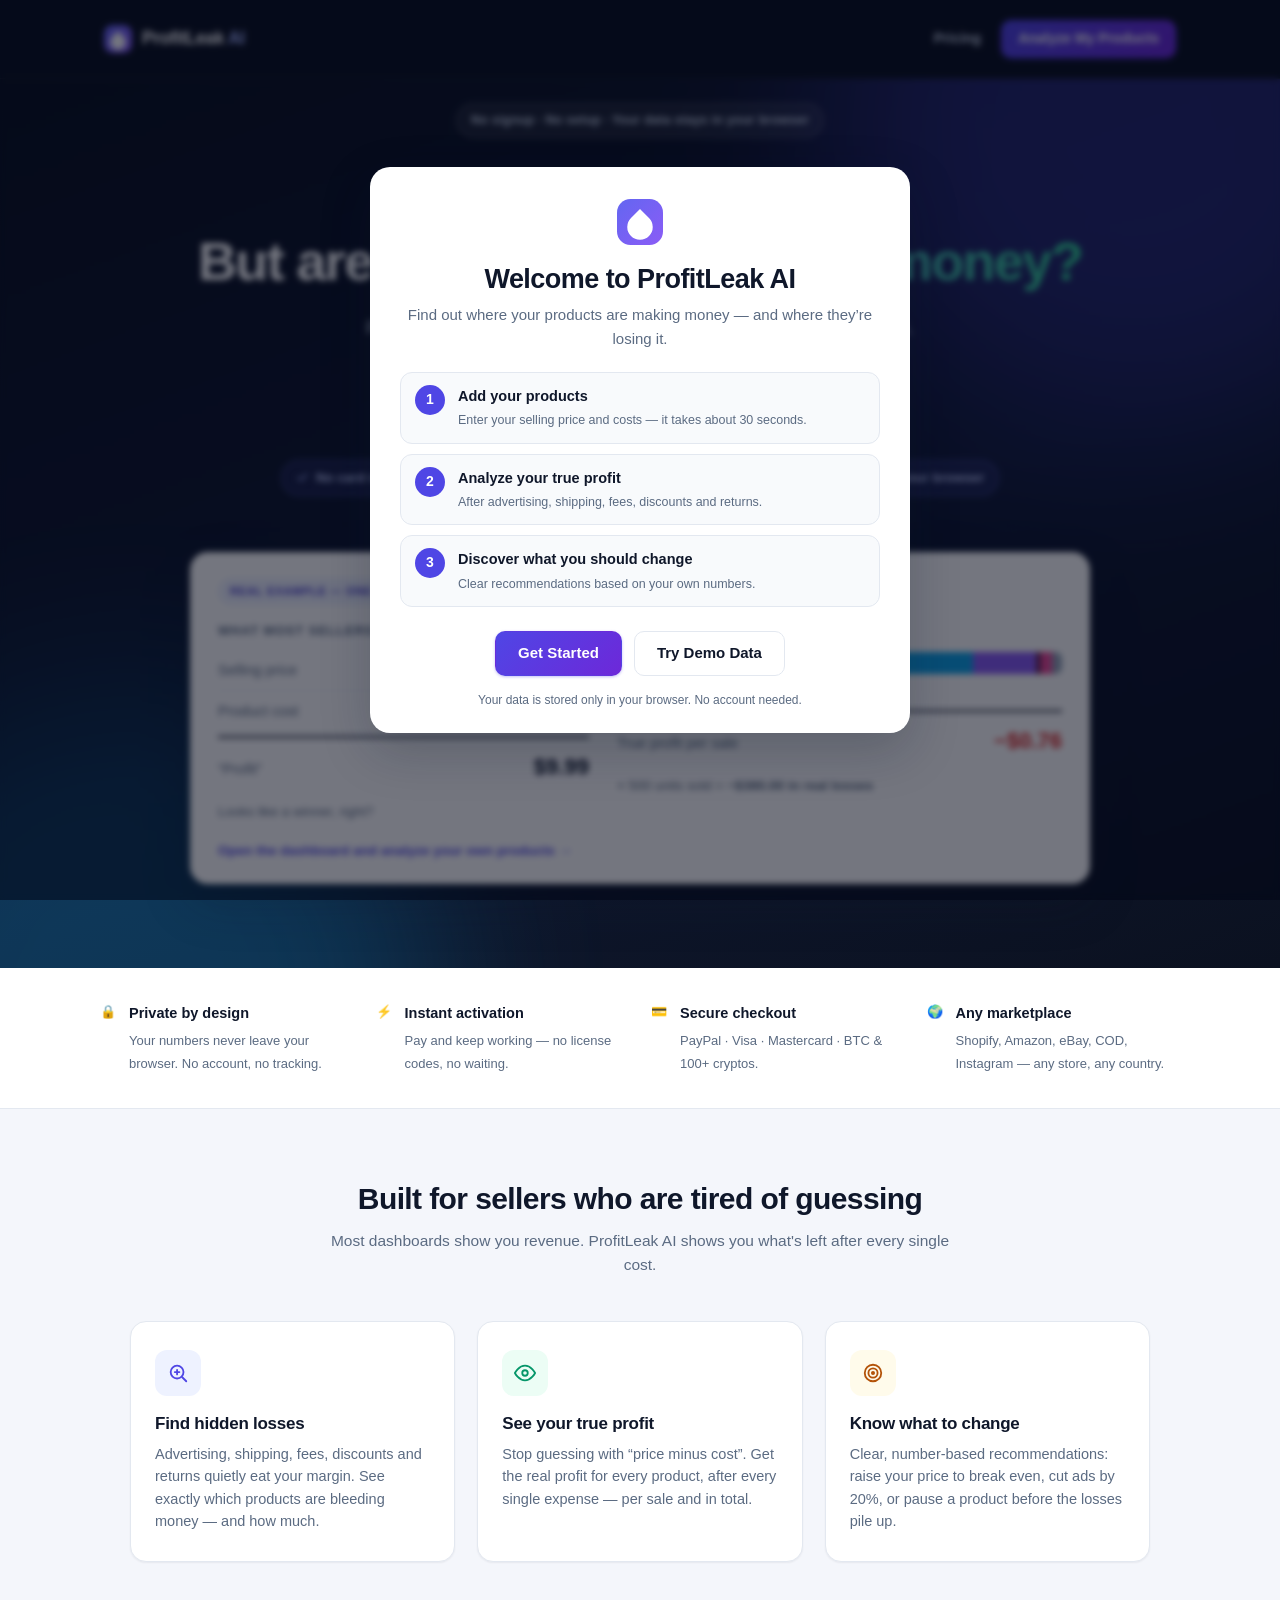
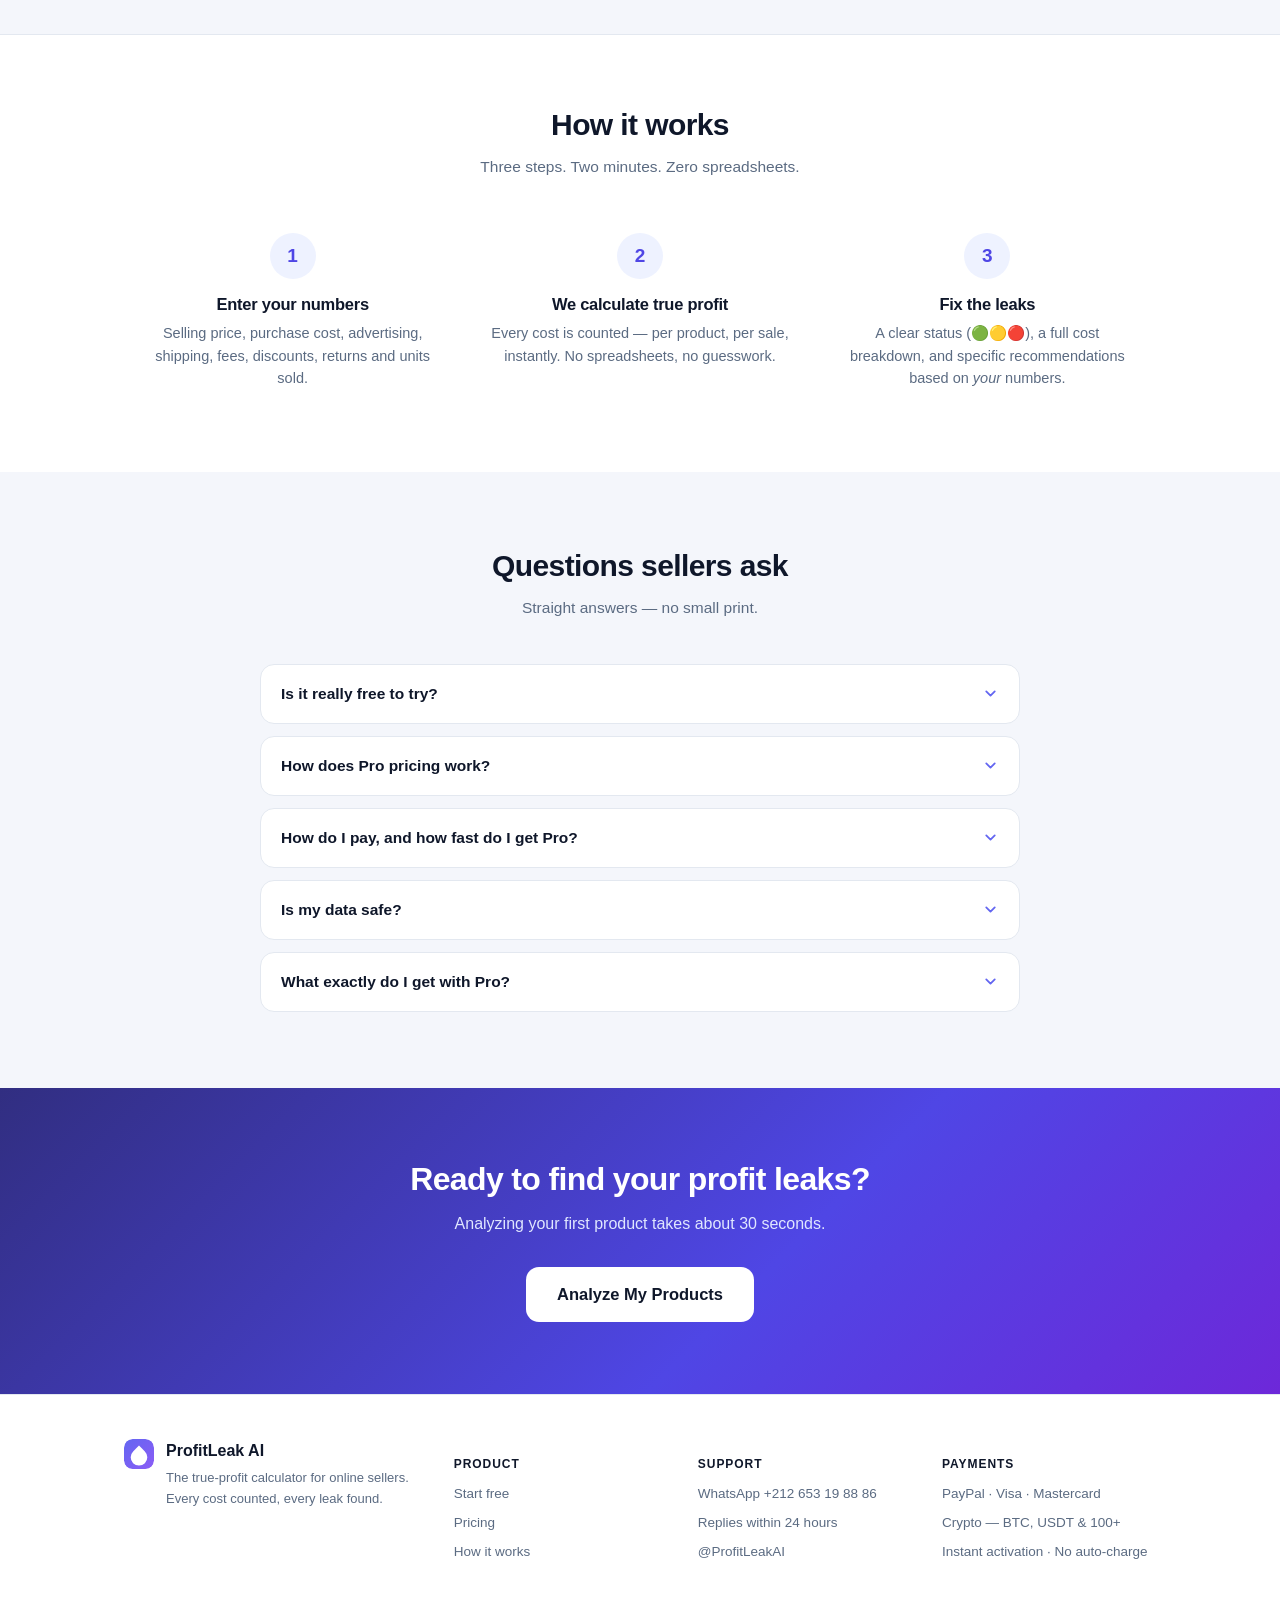
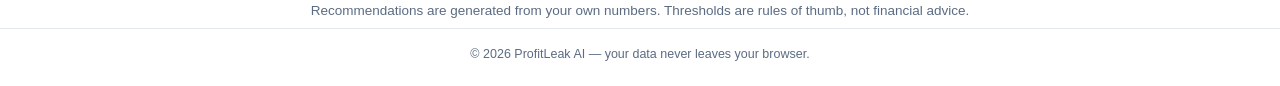
==== commit 3eeaf07d: "v1.24.0 — on-site subscriptions only + trust redesign" ====
--- a/index.html
+++ b/index.html
@@ -30,7 +30,7 @@
     "@type": "Offer",
     "price": "0",
     "priceCurrency": "USD",
-    "description": "Free to try \u2014 one full session with complete diagnosis. Pro: $19 one-time, lifetime license."
+    "description": "Free to try \u2014 one full session with complete diagnosis. Pro: from $3.99/month or $19.99/year \u2014 instant activation, no auto-charge."
   }
 }
 </script>
@@ -80,10 +80,38 @@
         </a>
       </div>
 
+      <div class="hero-trust" aria-label="Why sellers trust ProfitLeak AI">
+        <span class="trust-chip"><svg viewBox="0 0 24 24" width="13" height="13" fill="none" stroke="currentColor" stroke-width="3" stroke-linecap="round" stroke-linejoin="round" aria-hidden="true"><path d="M20 6L9 17l-5-5"/></svg>No card needed</span>
+        <span class="trust-chip"><svg viewBox="0 0 24 24" width="13" height="13" fill="none" stroke="currentColor" stroke-width="3" stroke-linecap="round" stroke-linejoin="round" aria-hidden="true"><path d="M20 6L9 17l-5-5"/></svg>First session free</span>
+        <span class="trust-chip"><svg viewBox="0 0 24 24" width="13" height="13" fill="none" stroke="currentColor" stroke-width="3" stroke-linecap="round" stroke-linejoin="round" aria-hidden="true"><path d="M20 6L9 17l-5-5"/></svg>Instant activation</span>
+        <span class="trust-chip"><svg viewBox="0 0 24 24" width="13" height="13" fill="none" stroke="currentColor" stroke-width="3" stroke-linecap="round" stroke-linejoin="round" aria-hidden="true"><path d="M20 6L9 17l-5-5"/></svg>Data stays in your browser</span>
+      </div>
+
       <!-- Real example, computed live by the app's own engine -->
       <div class="hero-example" id="hero-example"></div>
     </div>
   </header>
+
+  <section class="trust-bar" aria-label="Why sellers trust ProfitLeak AI">
+    <div class="trust-bar-inner">
+      <div class="trust-item">
+        <span class="trust-ico" aria-hidden="true">&#128274;</span>
+        <div><strong>Private by design</strong><span>Your numbers never leave your browser. No account, no tracking.</span></div>
+      </div>
+      <div class="trust-item">
+        <span class="trust-ico" aria-hidden="true">&#9889;</span>
+        <div><strong>Instant activation</strong><span>Pay and keep working &mdash; no license codes, no waiting.</span></div>
+      </div>
+      <div class="trust-item">
+        <span class="trust-ico" aria-hidden="true">&#128179;</span>
+        <div><strong>Secure checkout</strong><span>PayPal &middot; Visa &middot; Mastercard &middot; BTC &amp; 100+ cryptos.</span></div>
+      </div>
+      <div class="trust-item">
+        <span class="trust-ico" aria-hidden="true">&#127757;</span>
+        <div><strong>Any marketplace</strong><span>Shopify, Amazon, eBay, COD, Instagram &mdash; any store, any country.</span></div>
+      </div>
+    </div>
+  </section>
 
   <section class="benefits">
     <div class="section-head">
@@ -143,6 +171,35 @@
     </div>
   </section>
 
+  <section class="faq">
+    <div class="section-head">
+      <h2>Questions sellers ask</h2>
+      <p>Straight answers &mdash; no small print.</p>
+    </div>
+    <div class="faq-list">
+      <details class="faq-item">
+        <summary>Is it really free to try?<svg class="faq-chev" viewBox="0 0 24 24" width="17" height="17" fill="none" stroke="currentColor" stroke-width="2.5" stroke-linecap="round" stroke-linejoin="round" aria-hidden="true"><path d="M6 9l6 6 6-6"/></svg></summary>
+        <div class="faq-a"><p>Yes. Your first session is completely free and fully functional &mdash; add up to 3 products, see your true profit and get your full diagnosis. No card, no signup.</p></div>
+      </details>
+      <details class="faq-item">
+        <summary>How does Pro pricing work?<svg class="faq-chev" viewBox="0 0 24 24" width="17" height="17" fill="none" stroke="currentColor" stroke-width="2.5" stroke-linecap="round" stroke-linejoin="round" aria-hidden="true"><path d="M6 9l6 6 6-6"/></svg></summary>
+        <div class="faq-a"><p>Pro is $3.99/month or $19.99/year (two months free). You pay once per period &mdash; there is no automatic charge. To cancel, simply don&rsquo;t renew.</p></div>
+      </details>
+      <details class="faq-item">
+        <summary>How do I pay, and how fast do I get Pro?<svg class="faq-chev" viewBox="0 0 24 24" width="17" height="17" fill="none" stroke="currentColor" stroke-width="2.5" stroke-linecap="round" stroke-linejoin="round" aria-hidden="true"><path d="M6 9l6 6 6-6"/></svg></summary>
+        <div class="faq-a"><p>Right here on the site: PayPal, Visa/Mastercard (via PayPal &mdash; no PayPal account needed) or crypto (BTC, USDT, ETH &amp; 100+). Pro activates in your browser the second your payment completes &mdash; no codes to paste, nothing to wait for.</p></div>
+      </details>
+      <details class="faq-item">
+        <summary>Is my data safe?<svg class="faq-chev" viewBox="0 0 24 24" width="17" height="17" fill="none" stroke="currentColor" stroke-width="2.5" stroke-linecap="round" stroke-linejoin="round" aria-hidden="true"><path d="M6 9l6 6 6-6"/></svg></summary>
+        <div class="faq-a"><p>Your products and numbers are stored only in your own browser &mdash; never on our servers. There is no account to hack and nothing to leak.</p></div>
+      </details>
+      <details class="faq-item">
+        <summary>What exactly do I get with Pro?<svg class="faq-chev" viewBox="0 0 24 24" width="17" height="17" fill="none" stroke="currentColor" stroke-width="2.5" stroke-linecap="round" stroke-linejoin="round" aria-hidden="true"><path d="M6 9l6 6 6-6"/></svg></summary>
+        <div class="faq-a"><p>Unlimited products, the What-If Simulator (test any change safely), cost ranking, profit goal planner, advanced recommendations, PDF report export and CSV import/export &mdash; plus priority support.</p></div>
+      </details>
+    </div>
+  </section>
+
   <section class="cta-band">
     <h2>Ready to find your profit leaks?</h2>
     <p>Analyzing your first product takes about 30 seconds.</p>
@@ -150,8 +207,35 @@
   </section>
 
   <footer class="site-footer">
-    <p><strong>ProfitLeak AI</strong> · MVP v1 · Your data never leaves your browser.</p>
+    <div class="footer-grid">
+      <div class="footer-brand">
+        <svg class="brand-mark" viewBox="0 0 24 24" width="30" height="30" aria-hidden="true"><rect width="24" height="24" rx="7" fill="url(#plg)"/><path d="M12 5.2l4.7 4.7a6.65 6.65 0 1 1-9.4 0z" fill="#fff"/></svg>
+        <div>
+          <strong>ProfitLeak&nbsp;AI</strong>
+          <p>The true-profit calculator for online sellers. Every cost counted, every leak found.</p>
+        </div>
+      </div>
+      <div class="footer-col">
+        <h4>Product</h4>
+        <a href="#/dashboard">Start free</a>
+        <a href="#/pricing">Pricing</a>
+        <a href="#/">How it works</a>
+      </div>
+      <div class="footer-col">
+        <h4>Support</h4>
+        <a href="https://wa.me/212653198886" target="_blank" rel="noopener">WhatsApp +212 653 19 88 86</a>
+        <span>Replies within 24 hours</span>
+        <span>@ProfitLeakAI</span>
+      </div>
+      <div class="footer-col">
+        <h4>Payments</h4>
+        <span>PayPal &middot; Visa &middot; Mastercard</span>
+        <span>Crypto &mdash; BTC, USDT &amp; 100+</span>
+        <span>Instant activation &middot; No auto-charge</span>
+      </div>
+    </div>
     <p class="muted">Recommendations are generated from your own numbers. Thresholds are rules of thumb, not financial advice.</p>
+    <p class="footer-copy">&copy; 2026 ProfitLeak AI &mdash; your data never leaves your browser.</p>
   </footer>
 </div>
 
@@ -168,6 +252,7 @@
       </a>
       <nav class="topbar-nav" aria-label="Main">
         <a class="nav-link" href="#/dashboard" data-nav="dashboard">Dashboard</a>
+        <a class="nav-link" href="#/orders" data-nav="orders">Orders</a>
         <a class="nav-link" href="#/pricing" data-nav="pricing">Pricing</a>
         <a class="btn btn-primary btn-sm" href="#/add">
           <svg viewBox="0 0 24 24" width="14" height="14" fill="none" stroke="currentColor" stroke-width="3" stroke-linecap="round" aria-hidden="true"><path d="M12 5v14M5 12h14"/></svg>
@@ -227,9 +312,9 @@
             <p class="card-sub">Click a column to sort · click a row for the full analysis.</p>
           </div>
           <div class="table-tools">
-            <button class="btn btn-ghost btn-sm" type="button" data-action="export-csv">Export CSV</button>
-            <button class="btn btn-ghost btn-sm" type="button" data-action="import-csv">Import CSV</button>
-            <button class="btn btn-ghost btn-sm" type="button" data-action="csv-template" title="Download an example CSV with the correct column names">CSV template</button>
+            <button class="btn btn-ghost btn-sm" type="button" data-action="export-csv" title="Pro feature \u2014 upgrade to unlock">Export CSV \uD83D\uDD12</button>
+            <button class="btn btn-ghost btn-sm" type="button" data-action="import-csv" title="Pro feature \u2014 upgrade to unlock">Import CSV \uD83D\uDD12</button>
+            <button class="btn btn-ghost btn-sm" type="button" data-action="csv-template" title="Pro feature \u2014 upgrade to unlock">CSV template \uD83D\uDD12</button>
             <button class="btn btn-ghost btn-sm" type="button" data-action="load-samples">Try Demo Data</button>
             <button class="btn btn-ghost btn-sm" type="button" data-action="clear-demo" id="btn-clear-demo" hidden>Clear Demo Data</button>
             <button class="btn btn-ghost btn-sm danger-text" type="button" data-action="clear-all">Clear all</button>
@@ -371,6 +456,15 @@
       </div>
     </section>
 
+    <!-- ============ WHATSAPP ORDERS (Pro) ============ -->
+    <section id="page-orders" class="page" hidden>
+      <div class="page-head">
+        <h1>WhatsApp Orders</h1>
+        <p class="page-sub">Sales from your WhatsApp order links appear here automatically \u2014 with every order\u2019s true profit.</p>
+      </div>
+      <div id="orders-body"></div>
+    </section>
+
     <!-- ============ PRICING ============ -->
     <section id="page-pricing" class="page" hidden>
       <div class="page-head">
@@ -390,10 +484,10 @@
       <div class="report-toolbar">
         <a class="btn btn-ghost" href="#/dashboard">&#8592; Back to dashboard</a>
         <div class="report-toolbar-right">
-          <span class="report-hint">Opens the print dialog &mdash; choose &ldquo;Save as PDF&rdquo; to download</span>
+          <span class="report-hint">Pro &mdash; opens the print dialog, choose &ldquo;Save as PDF&rdquo; to download</span>
           <button class="btn btn-primary" id="report-print" type="button">
             <svg viewBox="0 0 24 24" width="15" height="15" fill="none" stroke="currentColor" stroke-width="2" stroke-linecap="round" stroke-linejoin="round" aria-hidden="true"><path d="M21 15v4a2 2 0 0 1-2 2H5a2 2 0 0 1-2-2v-4"/><path d="M7 10V4a2 2 0 0 1 2-2h6a2 2 0 0 1 2 2v6"/><path d="M7 15h10v6H7z"/></svg>
-            Download Report
+            Download Report &#128274;
           </button>
         </div>
       </div>
@@ -457,15 +551,24 @@
 </div>
 
 <!-- ============ FREE TRIAL ENDED — LICENSE PAYWALL (v1.9) ============ -->
+<!-- ============ PUBLIC ORDER / STORE PAGES (no app chrome) ============ -->
+<div id="view-public" hidden>
+  <div id="public-body"></div>
+</div>
+
 <div class="trial-overlay" id="trial-overlay" hidden role="dialog" aria-modal="true" aria-labelledby="trial-title">
   <div class="trial-card">
     <div class="trial-icon" aria-hidden="true">&#128274;</div>
     <h2 id="trial-title">Your free session has ended</h2>
     <p class="trial-text" id="trial-text"></p>
     <div class="trial-actions">
-      <a class="btn btn-gold btn-lg" id="trial-buy" href="#" target="_blank" rel="noopener">Buy Pro &mdash; $19 one-time</a>
-    </div>
-    <p class="trial-note">Instant email delivery &middot; Lifetime license &middot; Secure checkout by Gumroad</p>
+      <a class="btn btn-gold btn-lg" id="trial-buy" href="#" target="_blank" rel="noopener">Go Pro &mdash; $19.99 / year</a>
+      <div class="pay-opts">
+        <a id="trial-paypal" href="#" target="_blank" rel="noopener">Or monthly &mdash; $3.99</a>
+        <a id="trial-crypto" href="#" target="_blank" rel="noopener">Crypto &mdash; BTC, USDT &amp; 100+</a>
+      </div>
+    </div>
+    <p class="trial-note">Instant activation after payment &middot; No license codes &middot; No auto-charge &mdash; cancel by not renewing</p>
     <div class="trial-license">
       <div class="license-title">Already bought? Activate your license</div>
       <div class="license-row">
@@ -474,9 +577,22 @@
       </div>
       <div class="license-error" id="trial-license-error" hidden></div>
     </div>
+    <div class="trial-email">
+      <div class="license-title">Not ready to buy? Get <b>2 more free sessions</b></div>
+      <div class="license-row">
+        <input id="trial-email-input" type="email" placeholder="Your email &mdash; we&rsquo;ll send profit tips" aria-label="Email address" autocomplete="off">
+        <button class="btn btn-primary btn-sm" type="button" id="trial-email-btn">Send</button>
+      </div>
+      <div class="license-error" id="trial-email-error" hidden></div>
+    </div>
     <p class="trial-safe">Your data stays in this browser &mdash; everything will be waiting for you right after activation.</p>
   </div>
 </div>
+
+<form name="email-signup" netlify netlify-honeypot="bot-field" hidden aria-hidden="true">
+  <input type="text" name="email" />
+  <input type="text" name="bot-field" tabindex="-1" autocomplete="off" />
+</form>
 
 <div class="toast-container" id="toast-container" aria-live="polite"></div>
 
--- a/css/styles.css
+++ b/css/styles.css
@@ -2202,3 +2202,176 @@
 .trial-license .license-row input { background: var(--surface-2); }
 .trial-safe { font-size: 12px; color: var(--text-muted); margin: 0; }
 @media (max-width: 520px) { .trial-card { padding: 26px 18px 20px; } }
+
+
+/* ============ ON-SITE CHECKOUT OPTIONS (v1.10) ============ */
+.pay-opts { display: flex; gap: 10px; justify-content: center; flex-wrap: wrap; margin-top: 12px; }
+.pay-opts a { font-size: 12.5px; font-weight: 600; color: var(--primary); text-decoration: none;
+  border: 1.5px solid var(--border); border-radius: 999px; padding: 8px 15px;
+  background: var(--surface-2); transition: border-color .15s, background .15s; }
+.pay-opts a:hover { border-color: var(--primary); background: var(--primary-soft); }
+.trial-card .pay-opts a { color: #fff; background: rgba(255,255,255,.07); border-color: rgba(255,255,255,.28); }
+.trial-card .pay-opts a:hover { border-color: #f5c93c; background: rgba(255,255,255,.13); }
+
+/* email signup for bonus sessions (v1.11) */
+.trial-email { border-top: 1.5px dashed var(--border); padding-top: 16px; margin-bottom: 14px; }
+
+
+/* ============ WHATSAPP ORDERS + PUBLIC PAGES (v1.12) ============ */
+.wa-grid { display: grid; grid-template-columns: 1fr 1fr; gap: 16px; margin-bottom: 18px; }
+.wa-box { background: var(--surface); border: 1.5px solid var(--border); border-radius: 14px; padding: 16px; }
+.wa-box .license-row input { flex: 1; min-width: 0; padding: 9px 11px; font-size: 16px;
+  border: 1.5px solid var(--border); border-radius: 10px; background: var(--surface-2); }
+.wa-hint { font-size: 12.5px; color: var(--text-muted); margin-top: 8px; line-height: 1.5; }
+.wa-actions { white-space: nowrap; text-align: right; }
+.wa-feed-head { display: flex; align-items: center; justify-content: space-between; margin: 22px 0 10px; }
+.wa-feed-head h2 { font-size: 18px; }
+.wa-upsell { text-align: center; padding: 46px 20px; background: var(--surface);
+  border: 1.5px solid var(--border); border-radius: 16px; }
+@media (max-width: 760px) { .wa-grid { grid-template-columns: 1fr; } }
+
+/* public order/store pages (customers — no app chrome) */
+#view-public { min-height: 100vh; display: flex; align-items: center; justify-content: center;
+  padding: 24px; background: radial-gradient(ellipse at 50% 30%, #16163e 0%, #070716 60%); }
+#view-public[hidden] { display: none; }
+.pub-card { width: 100%; max-width: 460px; background: #fff; color: #0f172a;
+  border-radius: 20px; padding: 34px 28px; text-align: center; box-shadow: 0 18px 50px rgba(0,0,0,.45); }
+.pub-logo { width: 54px; height: 54px; margin: 0 auto 14px; border-radius: 13px;
+  background: linear-gradient(135deg, #4f46e5, #8b5cf6); position: relative; }
+.pub-logo::after { content: ''; position: absolute; inset: 16px; border-radius: 50% 50% 50% 0;
+  transform: rotate(45deg); background: #fff; }
+.pub-card h1 { font-size: 23px; margin: 4px 0 8px; }
+.pub-price { font-size: 34px; font-weight: 800; color: #4f46e5; margin: 8px 0 4px; }
+.pub-sub { font-size: 14px; color: #5b6b82; line-height: 1.6; margin-bottom: 14px; }
+.pub-label { display: block; text-align: left; font-size: 12.5px; font-weight: 700; color: #334155; margin: 12px 0 4px; }
+.pub-label input { width: 100%; padding: 12px 13px; font-size: 16px; border: 1.5px solid #e3e8f0;
+  border-radius: 12px; margin-top: 5px; }
+.pub-label input:focus { outline: none; border-color: #4f46e5; box-shadow: 0 0 0 3px #e0e7ff; }
+.pub-wa-btn { display: block; width: 100%; margin-top: 18px; padding: 15px; border: 0; border-radius: 14px;
+  background: #25D366; color: #fff; font-size: 16.5px; font-weight: 800; cursor: pointer;
+  text-decoration: none; text-align: center; }
+.pub-wa-btn:hover { background: #1fb958; }
+.pub-wa-btn[disabled] { opacity: .7; cursor: wait; }
+.pub-ok { font-size: 15px; font-weight: 700; color: #059669; margin: 14px 0 0; }
+.pub-note { font-size: 11.5px; color: #94a3b8; margin-top: 16px; }
+.pub-loading { color: #c7d2fe; font-size: 15px; }
+.pub-grid { display: grid; gap: 10px; margin-top: 12px; }
+.pub-item { display: flex; justify-content: space-between; align-items: center; gap: 12px;
+  background: #f8fafc; border: 1.5px solid #e3e8f0; border-radius: 12px; padding: 13px 15px;
+  text-decoration: none; color: #0f172a; font-size: 15px; }
+.pub-item:hover { border-color: #4f46e5; }
+.pub-item span { font-weight: 800; color: #4f46e5; white-space: nowrap; }
+
+
+/* ============ ORDER-LINK ICONS + BUYER PHONES (v1.13) ============ */
+.icon-btn { display: inline-flex; align-items: center; justify-content: center; width: 30px; height: 30px;
+  padding: 0; border: 1.5px solid var(--border); border-radius: 8px; background: transparent;
+  color: var(--text-muted); cursor: pointer; vertical-align: middle; }
+.icon-btn:hover { color: var(--text); border-color: var(--text-muted); }
+.icon-btn.icon-danger:hover { color: #ef4444; border-color: #ef4444; }
+.wa-edit { display: flex; flex-wrap: wrap; gap: 8px; align-items: center; padding: 4px 0 10px; }
+.wa-edit input { padding: 8px 10px; font-size: 14px; border: 1.5px solid var(--border);
+  border-radius: 8px; background: var(--surface-2); color: var(--text); }
+.wa-edit #wa-e-name { flex: 1; min-width: 150px; }
+.wa-edit #wa-e-price { width: 110px; }
+.wa-edit-row td { background: var(--surface-2); }
+.wa-phone { color: #25D366; font-weight: 700; text-decoration: none; white-space: nowrap; }
+.wa-phone:hover { text-decoration: underline; }
+.pub-err { margin-top: 12px; font-size: 13.5px; font-weight: 700; color: #dc2626; }
+@media (max-width: 760px) { .wa-actions { white-space: normal; } }
+
+
+/* ============ NUMBERED TABLE + WHATSAPP BOX CONTROLS (v1.14) ============ */
+.wa-num-cell { color: var(--text-muted); font-weight: 700; width: 36px; }
+.wa-box .license-row .icon-btn { flex: 0 0 auto; }
+
+
+/* ============ SUBSCRIPTION PLANS + FREE-YEAR PROMO (v1.21) ============ */
+.plan-toggle { display: flex; gap: 8px; justify-content: center; margin-bottom: 12px; }
+.plan-opt { flex: 1; padding: 10px 12px; border: 1.5px solid var(--border); border-radius: 10px;
+  background: var(--surface-2); color: var(--text-muted); font-weight: 700; cursor: pointer; }
+.plan-opt.active { border-color: var(--accent, #6366f1); color: var(--text); box-shadow: 0 0 0 3px rgba(99,102,241,.18); }
+.plan-save { display: inline-block; margin-inline-start: 6px; font-size: 10.5px; padding: 2px 6px;
+  border-radius: 999px; background: #16a34a; color: #fff; vertical-align: middle; }
+.plan-price { font-size: 30px; font-weight: 800; margin: 2px 0 12px; }
+.freeyear-box { margin-bottom: 16px; padding: 12px 14px; border: 1.5px dashed #16a34a;
+  border-radius: 12px; background: rgba(22,163,74,.08); font-size: 14px; line-height: 1.6; }
+
+/* ═══════════════════════════════════════════════════════════════
+   v1.24 — professional trust polish
+   (hero trust chips · trust bar · FAQ · footer grid · pay chips)
+   ═══════════════════════════════════════════════════════════════ */
+
+/* ---- hero trust chips ---- */
+.hero-trust { display: flex; flex-wrap: wrap; gap: 10px; justify-content: center; margin-top: 28px; }
+.trust-chip {
+  display: inline-flex; align-items: center; gap: 7px;
+  padding: 7px 14px; border-radius: 999px;
+  font-size: 13px; font-weight: 600; letter-spacing: .01em;
+  color: #c7d2fe; background: rgba(99, 102, 241, .14);
+  border: 1px solid rgba(129, 140, 248, .38);
+}
+.trust-chip svg { flex: 0 0 auto; color: #a5b4fc; }
+
+/* ---- trust bar (under the hero) ---- */
+.trust-bar { background: var(--surface); border-bottom: 1px solid var(--border); padding: 34px 24px; }
+.trust-bar-inner { max-width: 1080px; margin: 0 auto; display: grid; grid-template-columns: repeat(4, 1fr); gap: 22px; }
+.trust-item { display: flex; gap: 13px; align-items: flex-start; }
+.trust-ico { font-size: 20px; line-height: 1.35; }
+.trust-item strong { display: block; font-size: 14.5px; color: var(--ink); margin-bottom: 3px; }
+.trust-item span { font-size: 13px; color: var(--text-muted); line-height: 1.5; }
+
+/* ---- FAQ ---- */
+.faq { background: var(--bg); padding: 76px 24px; }
+.faq-list { max-width: 760px; margin: 0 auto; display: grid; gap: 12px; }
+.faq-item {
+  background: var(--surface); border: 1px solid var(--border);
+  border-radius: 14px; overflow: hidden;
+  transition: border-color .2s ease, box-shadow .2s ease;
+}
+.faq-item[open] { border-color: #c7d2fe; box-shadow: 0 10px 30px rgba(79, 70, 229, .08); }
+.faq-item summary {
+  list-style: none; cursor: pointer; display: flex;
+  justify-content: space-between; align-items: center; gap: 14px;
+  padding: 17px 20px; font-weight: 700; font-size: 15.5px; color: var(--ink);
+}
+.faq-item summary::-webkit-details-marker { display: none; }
+.faq-item summary .faq-chev { flex: 0 0 auto; color: #6366f1; transition: transform .2s ease; }
+.faq-item[open] summary .faq-chev { transform: rotate(180deg); }
+.faq-a { padding: 0 20px 18px; color: var(--text-muted); font-size: 14.5px; line-height: 1.65; }
+.faq-a p + p { margin-top: 8px; }
+
+/* ---- payment chips (pricing + paywall) ---- */
+.pay-chips { display: flex; flex-wrap: wrap; gap: 7px; justify-content: center; margin: 14px 0 4px; }
+.pay-chips span {
+  font-size: 11.5px; font-weight: 700; letter-spacing: .03em;
+  color: #475569; background: #f1f5f9; border: 1px solid #e2e8f0;
+  border-radius: 7px; padding: 4px 10px;
+}
+.price-note a { color: #4f46e5; font-weight: 700; }
+
+/* ---- footer ---- */
+.site-footer { padding: 0; }
+.footer-grid {
+  max-width: 1080px; margin: 0 auto; padding: 44px 24px 30px;
+  display: grid; grid-template-columns: 1.4fr 1fr 1fr 1fr; gap: 30px; text-align: left;
+}
+.footer-brand { display: flex; gap: 12px; align-items: flex-start; }
+.footer-brand strong { font-size: 16px; color: var(--ink); }
+.footer-brand p { margin-top: 5px; font-size: 13px; line-height: 1.55; color: var(--text-muted); max-width: 250px; }
+.footer-col h4 { font-size: 12px; letter-spacing: .08em; text-transform: uppercase; color: var(--ink); margin-bottom: 11px; }
+.footer-col a, .footer-col span { display: block; font-size: 13.5px; color: var(--text-muted); margin-bottom: 8px; text-decoration: none; }
+.footer-col a:hover { color: #4f46e5; text-decoration: underline; }
+.site-footer .muted { padding: 0 24px; }
+.footer-copy { border-top: 1px solid var(--border); padding: 16px 24px 22px !important; font-size: 12.5px; }
+
+@media (max-width: 900px) {
+  .trust-bar-inner { grid-template-columns: repeat(2, 1fr); }
+  .footer-grid { grid-template-columns: 1fr 1fr; }
+}
+@media (max-width: 560px) {
+  .trust-bar-inner { grid-template-columns: 1fr; }
+  .footer-grid { grid-template-columns: 1fr; gap: 24px; }
+  .hero-trust { gap: 7px; }
+  .trust-chip { font-size: 12px; padding: 6px 11px; }
+}
